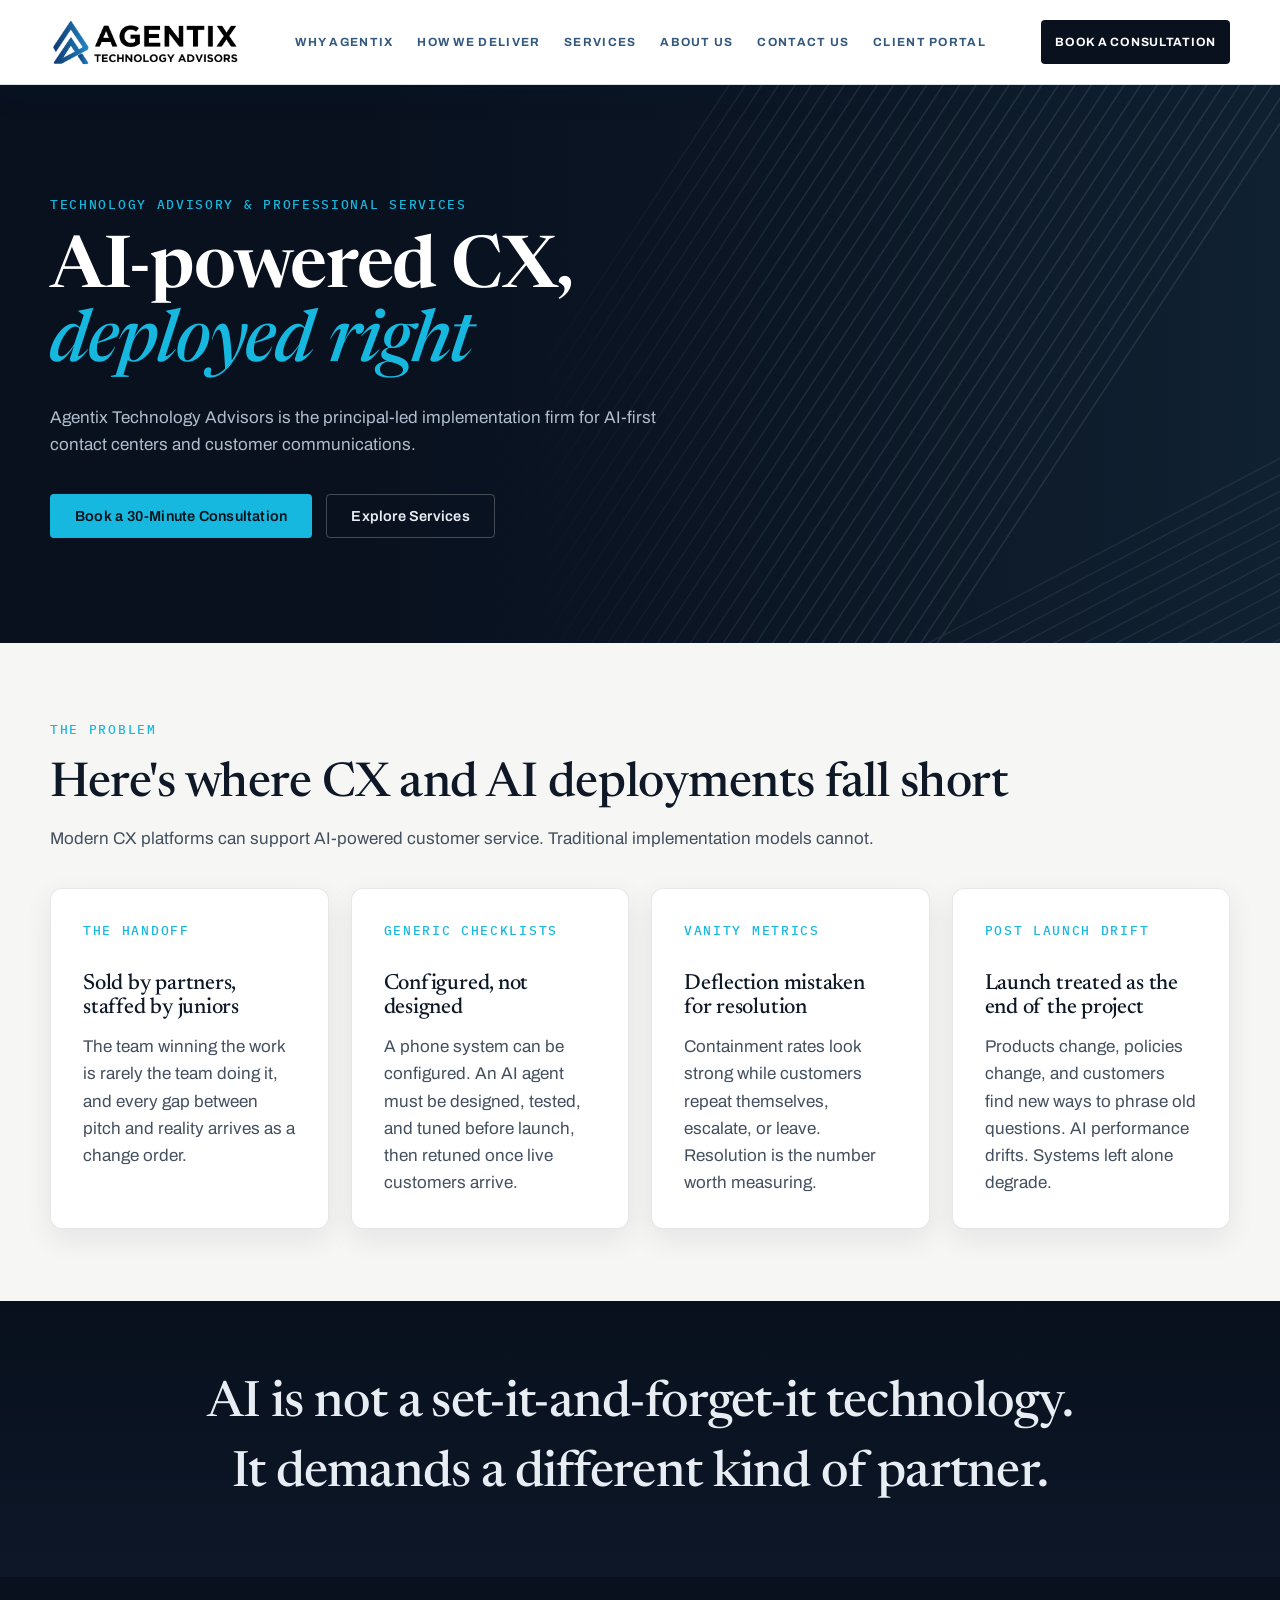
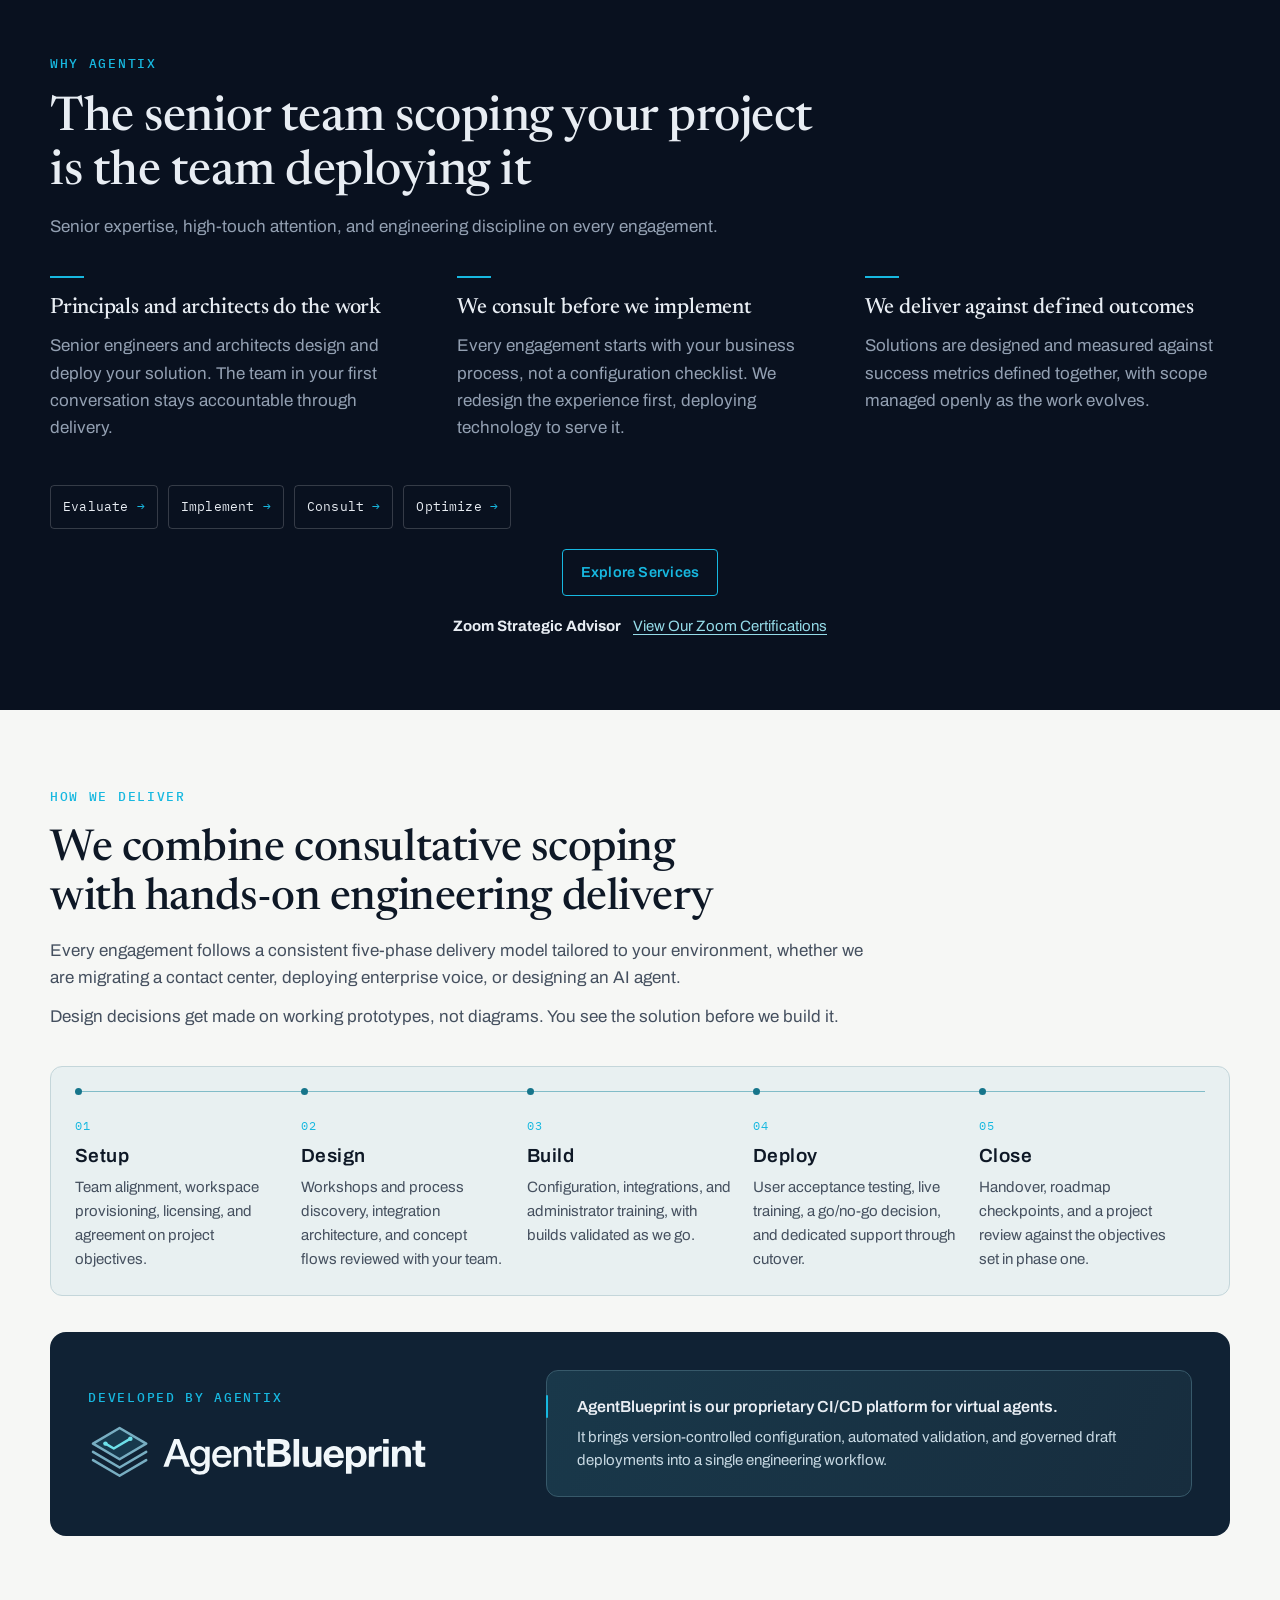
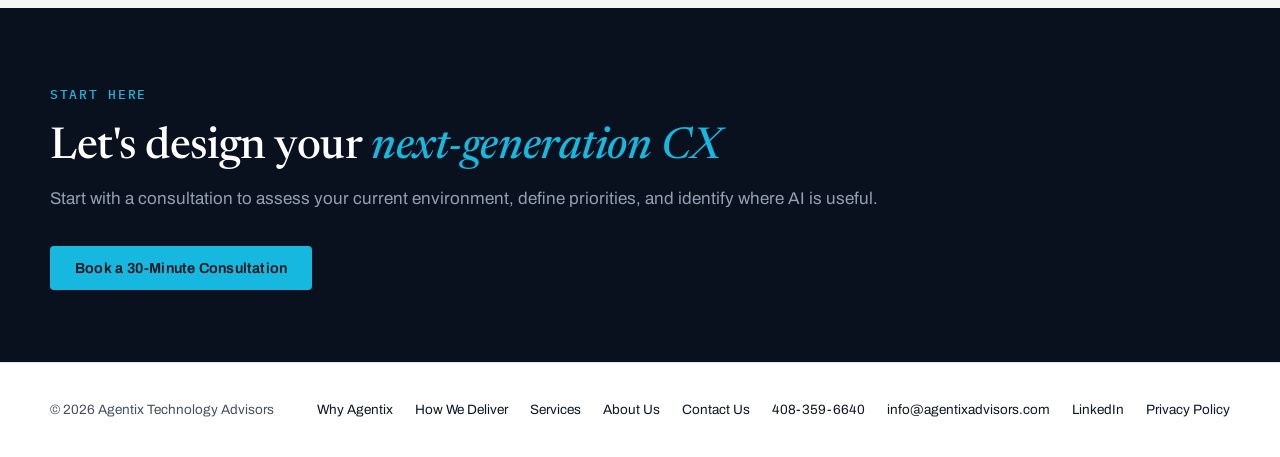
==== index.html @ 0b26fd54 "Polish heading wraps, mobile service links, and Services spacing" ====
<!doctype html>
<html lang="en">

<head>
  <meta charset="UTF-8" />
  <meta name="viewport" content="width=device-width, initial-scale=1.0" />
  <title>Agentix Technology Advisors | AI-Powered CX, Deployed Right</title>
  <link rel="canonical" href="https://agentixadvisors.com/" />
  <meta name="description" content="Agentix helps enterprises design, deploy, and optimize AI-first contact centers and customer communications. Principal-led delivery, from evaluation through launch." />
  <meta name="robots" content="index, follow, max-image-preview:large" />
  <meta name="theme-color" content="#09111f" />
  <meta property="og:title" content="Agentix Technology Advisors | AI-Powered CX, Deployed Right" />
  <meta property="og:description" content="Agentix helps enterprises design, deploy, and optimize AI-first contact centers and customer communications. Principal-led delivery, from evaluation through launch." />
  <meta property="og:type" content="website" />
  <meta property="og:site_name" content="Agentix Technology Advisors" />
  <meta property="og:locale" content="en_US" />
  <meta property="og:url" content="https://agentixadvisors.com/" />
  <meta property="og:image" content="https://agentixadvisors.com/assets/images/agentix-social-card.png" />
  <meta property="og:image:width" content="1200" />
  <meta property="og:image:height" content="630" />
  <meta property="og:image:alt" content="Agentix Technology Advisors, AI-powered CX, deployed right" />
  <meta name="twitter:card" content="summary_large_image" />
  <meta name="twitter:title" content="Agentix Technology Advisors | AI-Powered CX, Deployed Right" />
  <meta name="twitter:description" content="Agentix helps enterprises design, deploy, and optimize AI-first contact centers and customer communications. Principal-led delivery, from evaluation through launch." />
  <meta name="twitter:image" content="https://agentixadvisors.com/assets/images/agentix-social-card.png" />
  <meta name="twitter:image:alt" content="Agentix Technology Advisors, AI-powered CX, deployed right" />
  <link rel="preconnect" href="https://fonts.googleapis.com" />
  <link rel="preconnect" href="https://fonts.gstatic.com" crossorigin />
  <link href="https://fonts.googleapis.com/css2?family=Newsreader:opsz,wght@6..72,400;6..72,500;6..72,600&family=Archivo:wght@400;500;600;700&family=IBM+Plex+Mono:wght@400;500&display=swap" rel="stylesheet" />
  <link href="https://fonts.googleapis.com/css2?family=Newsreader:ital,opsz,wght@1,6..72,500&amp;display=swap&amp;text=deployed%20right" rel="stylesheet" />
  <link rel="icon" type="image/png" href="/assets/images/agentix_icon_32x32.png" />
  <link rel="apple-touch-icon" href="/assets/images/agentix_icon_32x32.png" />
  <link rel="stylesheet" href="/assets/css/styles.css?v=20261124y" />
  <script async src="https://www.googletagmanager.com/gtag/js?id=G-2LFK4Y2G4D"></script>
  <script>
    window.dataLayer = window.dataLayer || [];
    function gtag() { dataLayer.push(arguments); }
    gtag("js", new Date());
    gtag("config", "G-2LFK4Y2G4D");
  </script>
  <script type="application/ld+json">
    {
      "@context": "https://schema.org",
      "@type": "Organization",
      "legalName": "Agentix Technology Advisors",
      "name": "Agentix Technology Advisors",
      "url": "https://agentixadvisors.com/",
      "logo": "https://agentixadvisors.com/assets/images/agentix_logo_fullres.png",
      "email": "info@agentixadvisors.com",
      "telephone": "+1-408-359-6640",
      "address": {
        "@type": "PostalAddress",
        "addressRegion": "CA",
        "addressCountry": "US"
      },
      "sameAs": [
        "https://www.linkedin.com/company/agentixadvisors/"
      ]
    }
  </script>
</head>

<body class="home-page">
  <a class="skip-link" href="#main-content">Skip to content</a>

  <div class="page-shell">
    <header class="site-header">
      <div class="container site-header__inner">
        <a class="brand-mark brand-mark--full" href="/" aria-label="Agentix Technology Advisors home">
          <img class="brand-mark__logo brand-mark__logo--full" src="/assets/images/agentix_logo_fullres.png" alt="Agentix Technology Advisors logo" />
        </a>

        <button class="nav-toggle" type="button" aria-expanded="false" aria-controls="site-nav" aria-label="Open navigation">
          <span></span>
          <span></span>
        </button>

        <nav class="site-nav" id="site-nav" aria-label="Primary">
          <a href="/#difference">Why Agentix</a>
          <a href="/#method">How We Deliver</a>
          <a href="/services/">Services</a>
          <a href="/about/">About Us</a>
          <a href="/contact/">Contact Us</a>
          <a href="/client-portal.html">Client Portal</a>
        </nav>
        <a class="header-booking" href="https://scheduler.zoom.us/agentix/30-min-meeting-with-agentix-deals-team" target="_blank" rel="noopener">Book a Consultation</a>
      </div>
    </header>

    <main id="main-content">
      <section class="hero-section">
        <div class="container">
          <div class="hero-grid">
            <div class="hero-copy reveal-up">
              <span class="section-tag">Technology advisory &amp; professional services</span>
              <h1>AI-powered CX,<br /><span class="hero-alt">deployed right</span></h1>
              <p class="hero-sub">
                Agentix Technology Advisors is the principal-led implementation firm for AI-first contact centers and customer communications.
              </p>
              <div class="hero-actions">
                <a class="button button--primary button--booking" href="https://scheduler.zoom.us/agentix/30-min-meeting-with-agentix-deals-team" target="_blank" rel="noopener">Book a 30-Minute Consultation</a>
                <a class="button button--secondary" href="/services/">Explore Services</a>
              </div>
            </div>
          </div>
        </div>
      </section>

      <section class="section" id="problem">
        <div class="container">
          <div class="section-head reveal-up">
            <span class="section-tag">The problem</span>
            <h2>Here's where CX and AI deployments fall short</h2>
            <p>
              Modern CX platforms can support AI-powered customer service. Traditional implementation models cannot.
            </p>
          </div>

          <div class="problem-grid">
            <article class="problem-card">
              <span class="section-tag">The handoff</span>
              <h3>Sold by partners, staffed by juniors</h3>
              <p>The team winning the work is rarely the team doing it, and every gap between pitch and reality arrives as a change order.</p>
            </article>
            <article class="problem-card">
              <span class="section-tag">GENERIC CHECKLISTS</span>
              <h3>Configured, not designed</h3>
              <p>A phone system can be configured. An AI agent must be designed, tested, and tuned before launch, then retuned once live customers arrive.</p>
            </article>
            <article class="problem-card">
              <span class="section-tag">Vanity metrics</span>
              <h3>Deflection mistaken for resolution</h3>
              <p>Containment rates look strong while customers repeat themselves, escalate, or leave. Resolution is the number worth measuring.</p>
            </article>
            <article class="problem-card">
              <span class="section-tag">Post launch drift</span>
              <h3>Launch treated as the end of the project</h3>
              <p>Products change, policies change, and customers find new ways to phrase old questions. AI performance drifts. Systems left alone degrade.</p>
            </article>
          </div>
        </div>
      </section>

      <section class="statement-band" aria-label="Delivery principle">
        <div class="statement-band__text reveal-up">
          <span class="statement-band__line">AI is not a set-it-and-forget-it technology.</span>
          <span class="statement-band__line">It demands a different kind of partner.</span>
        </div>
      </section>

      <section class="section section--dark" id="difference">
        <div class="container">
          <div class="section-head reveal-up">
            <span class="section-tag">Why Agentix</span>
            <h2>The senior team scoping <span class="keep-together">your project</span> <span class="heading-clause">is the team <span class="keep-together">deploying it</span></span></h2>
            <p>Senior expertise, high-touch attention, and engineering discipline on every engagement.</p>
          </div>

          <div class="why-grid">
            <article class="why-card reveal-up">
              <h3>Principals and architects do the work</h3>
              <p>Senior engineers and architects design and deploy your solution. The team in your first conversation stays accountable through delivery.</p>
            </article>
            <article class="why-card reveal-up">
              <h3>We consult before we implement</h3>
              <p>Every engagement starts with your business process, not a configuration checklist. We redesign the experience first, deploying technology to serve it.</p>
            </article>
            <article class="why-card reveal-up">
              <h3>We deliver against defined outcomes</h3>
              <p>Solutions are designed and measured against success metrics defined together, with scope managed openly as the work evolves.</p>
            </article>
          </div>

          <div class="service-links reveal-up" aria-label="Core service areas">
            <a class="service-link" href="/services/#evaluate">Evaluate</a>
            <a class="service-link" href="/services/#implement">Implement</a>
            <a class="service-link" href="/services/#advise">Consult</a>
            <a class="service-link" href="/services/#optimize">Optimize</a>
          </div>
          <p class="services-bridge-link reveal-up"><a href="/services/">Explore Services</a></p>
          <p class="credential-link" id="credentials"><strong>Zoom Strategic Advisor</strong> <a href="/about/#credentials">View Our Zoom Certifications</a></p>
        </div>
      </section>

      <section class="section" id="method">
        <div class="container">
          <div class="method-intro reveal-up">
            <span class="section-tag">How we deliver</span>
            <h2>We combine consultative scoping <span class="heading-clause">with <span class="keep-together">hands-on</span> engineering delivery</span></h2>
            <p>Every engagement follows a consistent five-phase delivery model tailored to your environment, whether we are migrating a contact center, deploying enterprise voice, or designing an AI agent.</p>
            <p>Design decisions get made on working prototypes, not diagrams. You see the solution before we build it.</p>
          </div>

          <ol class="phase-grid" role="list">
            <li class="phase-card">
              <span class="phase-card__index" aria-hidden="true">01</span>
              <h3>Setup</h3>
              <p>Team alignment, workspace provisioning, licensing, and agreement on project objectives.</p>
            </li>
            <li class="phase-card">
              <span class="phase-card__index" aria-hidden="true">02</span>
              <h3>Design</h3>
              <p>Workshops and process discovery, integration architecture, and concept flows reviewed with your team.</p>
            </li>
            <li class="phase-card">
              <span class="phase-card__index" aria-hidden="true">03</span>
              <h3>Build</h3>
              <p>Configuration, integrations, and administrator training, with builds validated as we go.</p>
            </li>
            <li class="phase-card">
              <span class="phase-card__index" aria-hidden="true">04</span>
              <h3>Deploy</h3>
              <p>User acceptance testing, live training, a go/no-go decision, and dedicated support through cutover.</p>
            </li>
            <li class="phase-card">
              <span class="phase-card__index" aria-hidden="true">05</span>
              <h3>Close</h3>
              <p>Handover, roadmap checkpoints, and a project review against the objectives set in phase one.</p>
            </li>
          </ol>

          <article class="blueprint-block" id="agentblueprint" aria-labelledby="agentblueprint-heading">
            <div>
              <span class="section-tag">Developed by Agentix</span>
              <h3 id="agentblueprint-heading"><img src="/assets/images/agentblueprint-reverse.svg" width="409" height="74" alt="AgentBlueprint" /></h3>
            </div>
            <p class="blueprint-description"><strong>AgentBlueprint is our proprietary CI/CD platform for virtual agents.</strong> It brings version-controlled configuration, automated validation, and governed draft deployments into a single engineering workflow.</p>
          </article>
        </div>
      </section>

      <!-- SOCIAL PROOF: built but hidden. To publish: replace placeholder content with real client outcomes, then remove the hiding (uncomment / remove the hidden attribute). -->
      <section class="section" id="social-proof" hidden>
        <div class="container">
          <div class="section-head reveal-up">
            <span class="section-tag">Social proof</span>
            <h2>Trusted by teams that cannot afford a failed deployment</h2>
            <p>[Placeholder overview: add 2-3 verified outcomes or client-backed deployment wins before publishing.]</p>
          </div>

          <div class="social-proof-grid">
            <article class="social-proof-card reveal-up">
              <span class="section-tag">Outcome</span>
              <h3>[Client outcome: e.g., measurable resolution improvement after launch]</h3>
              <p>[Placeholder evidence: summarize the business impact, timeline, and scope in one concise paragraph.]</p>
            </article>
            <article class="social-proof-card reveal-up">
              <span class="section-tag">Quote</span>
              <h3>[Executive perspective on implementation quality and accountability]</h3>
              <p>[Placeholder quote: insert approved testimonial language once references are cleared for publication.]</p>
            </article>
            <article class="social-proof-card reveal-up">
              <span class="section-tag">Operational result</span>
              <h3>[Deployment reliability metric and post-launch stability]</h3>
              <p>[Placeholder metric: add validated KPI improvements and the baseline comparison when available.]</p>
            </article>
          </div>
        </div>
      </section>

      <section class="cta-section" id="cta">
        <div class="container">
          <div class="cta-inner reveal-up">
            <span class="section-tag">Start here</span>
            <h2>Let's design your <span class="hero-alt keep-together">next-generation CX</span></h2>
            <p>Start with a consultation to assess your current environment, define priorities, and identify where AI is useful.</p>
            <a class="button button--primary button--booking" href="https://scheduler.zoom.us/agentix/30-min-meeting-with-agentix-deals-team" target="_blank" rel="noopener">Book a 30-Minute Consultation</a>
          </div>
        </div>
      </section>
    </main>

    <footer class="site-footer">
      <div class="container footer-inner">
        <span>© 2026 Agentix Technology Advisors</span>
        <div class="footer-links">
          <a href="/#difference">Why Agentix</a>
          <a href="/#method">How We Deliver</a>
          <a href="/services/">Services</a>
          <a href="/about/">About Us</a>
          <a href="/contact/">Contact Us</a>
          <a href="tel:+14083596640">408-359-6640</a>
          <a href="mailto:info@agentixadvisors.com">info@agentixadvisors.com</a>
          <a href="https://www.linkedin.com/company/agentixadvisors/" target="_blank" rel="noreferrer">LinkedIn</a>
          <a href="/privacy-policy/">Privacy Policy</a>
        </div>
      </div>
    </footer>
  </div>

  <script src="/assets/js/main.js?v=20261124m"></script>
</body>

</html>
---- assets/css/styles.css ----
:root {
  --ink: #09111f;
  --panel: #101b2c;
  --panel-2: #15233a;
  --paper: #f6f7f5;
  --card: #ffffff;
  --text-dark: #0e1826;
  --text-slate: #45505f;
  --text-light: #e8edf3;
  --text-muted: #93a0b2;
  --text-subtle: #647184;
  --accent: #17b8e0;
  --accent-hover: #3fcbee;
  --accent-deep: #146579;
  --header-bg: rgba(255, 255, 255, 0.97);
  --header-border: rgba(38, 70, 110, 0.16);
  --header-text: #152a45;
  --header-muted: #34597f;
  --hairline-dark: rgba(255, 255, 255, 0.08);
  --hairline-light: rgba(14, 24, 38, 0.1);
  --max-width: 1180px;
  --section-space: 72px;
  --heading-gap: 36px;
  --card-inset: 32px;
  --page-gutter: 28px;
  --radius-sm: 12px;
  --radius-md: 16px;
  --radius-lg: 24px;
  --shadow-sm: 0 10px 28px rgba(7, 16, 30, 0.08);
  --shadow-md: 0 18px 36px rgba(7, 16, 30, 0.14);
}

* {
  box-sizing: border-box;
}

html {
  scroll-behavior: smooth;
}

body {
  margin: 0;
  min-height: 100vh;
  font-family: "Archivo", system-ui, sans-serif;
  font-size: 17px;
  line-height: 1.6;
  color: var(--text-slate);
  background: var(--paper);
  -webkit-font-smoothing: antialiased;
}

body.nav-open {
  overflow: hidden;
}

a {
  color: inherit;
  text-decoration: none;
}

img {
  max-width: 100%;
  height: auto;
}

h1,
h2,
h3 {
  margin: 0;
  font-family: "Newsreader", Georgia, serif;
  font-weight: 500;
  line-height: 1.12;
  letter-spacing: -0.01em;
  color: var(--text-dark);
}

p {
  margin: 0;
}

.keep-together {
  white-space: nowrap;
}

@media (min-width: 640px) {
  .heading-clause { display: block; }
}

ul {
  margin: 0;
  padding: 0;
}

.skip-link {
  position: absolute;
  left: 1rem;
  top: -3rem;
  z-index: 300;
  padding: 0.7rem 1rem;
  border-radius: 4px;
  background: #ffffff;
  color: #04121a;
}

.skip-link:focus {
  top: 1rem;
}

.visually-hidden {
  position: absolute;
  width: 1px;
  height: 1px;
  padding: 0;
  margin: -1px;
  overflow: hidden;
  clip: rect(0, 0, 0, 0);
  white-space: nowrap;
  border: 0;
}

.container {
  width: min(var(--max-width), calc(100% - 2 * var(--page-gutter)));
  margin: 0 auto;
}

.section {
  padding: var(--section-space) 0;
}

.section--dark {
  background: var(--ink);
}

#difference,
#method {
  scroll-margin-top: 88px;
}

#evaluate,
#implement,
#advise,
#optimize {
  scroll-margin-top: 88px;
}

.section-head {
  max-width: none;
  margin-bottom: var(--heading-gap);
}

.section-head h2 {
  font-size: clamp(32px, 3.8vw, 48px);
  margin-bottom: 16px;
}

.section-head p {
  font-size: 17px;
}

.section-tag {
  display: inline-block;
  margin-bottom: 18px;
  font-family: "IBM Plex Mono", monospace;
  font-size: 13px;
  font-weight: 500;
  letter-spacing: 0.13em;
  text-transform: uppercase;
  color: var(--accent);
}

.section--dark h2,
.section--dark h3 {
  color: var(--text-light);
}


h1 {
  font-size: clamp(40px, 5vw, 60px);
}

h2 {
  font-size: clamp(30px, 3.6vw, 44px);
}

h3 {
  font-size: 22px;
}

.section--dark p,
.section--dark li {
  color: var(--text-muted);
}

.site-header {
  position: sticky;
  top: 0;
  backdrop-filter: blur(12px);
  z-index: 200;
  background: var(--header-bg);
  border-bottom: 1px solid var(--header-border);
  box-shadow: 0 12px 28px rgba(14, 38, 64, 0.09);
}

.site-header__inner {
  display: flex;
  align-items: center;
  justify-content: space-between;
  gap: 1rem;
  min-height: 5.25rem;
}

.brand-mark {
  display: inline-flex;
  flex-direction: row;
  align-items: center;
  gap: 0.65rem;
  letter-spacing: 0.02em;
}

.brand-mark__logo--full {
  width: clamp(150px, 18vw, 190px);
}

.site-header .brand-mark__logo--full {
  background: none;
  border: 0;
  border-radius: 0;
  box-shadow: none;
  padding: 0;
}

.site-nav {
  display: flex;
  flex: 1;
  align-items: center;
  justify-content: center;
  gap: 1.5rem;
  min-width: 0;
}

.site-nav a {
  position: relative;
  z-index: 0;
  display: inline-flex;
  flex-shrink: 0;
  align-items: center;
  justify-content: center;
  min-height: 44px;
  padding: 0.28rem 0.78rem;
  border-radius: 999px;
  white-space: nowrap;
  color: var(--header-muted);
  font-family: "Archivo", system-ui, sans-serif;
  font-size: 0.74rem;
  font-weight: 700;
  letter-spacing: 0.11em;
  text-transform: uppercase;
  transition:
    color 180ms ease,
    transform 180ms ease;
}

.site-nav a::after {
  content: "";
  position: absolute;
  inset: 4px 0;
  border-radius: 999px;
  background: linear-gradient(135deg,
      rgba(61, 98, 141, 0.14),
      rgba(201, 214, 232, 0.3));
  opacity: 0;
  transform: scale(0.92);
  transition:
    opacity 180ms ease,
    transform 180ms ease;
  z-index: -1;
}

.site-nav a:hover::after,
.site-nav a:focus-visible::after,
.site-nav a[aria-current="page"]::after {
  opacity: 1;
  transform: scale(1);
}

.site-nav a:hover,
.site-nav a:focus-visible,
.site-nav a[aria-current="page"] {
  color: var(--header-text);
  transform: translateY(-1px);
}

.site-nav a:focus-visible {
  outline: 2px solid #286c80;
  outline-offset: 1px;
}

@media (prefers-reduced-motion: reduce) {
  .site-nav a,
  .site-nav a::after { transition: none; }
}

.nav-toggle {
  display: none;
  width: 3rem;
  height: 3rem;
  padding: 0;
  border: 1px solid rgba(21, 42, 69, 0.24);
  border-radius: 999px;
  background: rgba(255, 255, 255, 0.7);
  cursor: pointer;
}

.nav-toggle span {
  display: block;
  width: 1rem;
  height: 1px;
  background: var(--header-text);
}


.header-booking {
  display: inline-flex;
  align-items: center;
  justify-content: center;
  min-height: 44px;
  padding: 0 14px;
  border-radius: 4px;
  background: var(--ink);
  color: white;
  font: 700 12px "Archivo", sans-serif;
  letter-spacing: 0.06em;
  text-transform: uppercase;
  white-space: nowrap;
  visibility: hidden;
}
.header-booking[data-visible] { visibility: visible; }
.header-booking:hover { background: #21405b; }
.header-booking:focus-visible { outline: 2px solid #12718a; outline-offset: 3px; }
@media (min-width: 1101px) {
  .home-page .site-nav { gap: clamp(4px, 0.6vw, 10px); }
  .home-page .site-nav a { padding-inline: 0.5rem; }
}

@media (min-width: 1101px) and (max-width: 1240px) {
  .site-nav { gap: 0.7rem; }
  .home-page .site-header .brand-mark__logo--full { width: 160px; }
  .home-page .site-nav { gap: 4px; }
  .home-page .site-nav a { padding-inline: 6px; }
}
@media (max-width: 420px) {
  .header-booking { font-size: 12px; padding-inline: 7px; }
}
.site-header .button {
  min-height: auto;
  padding: 13px 24px;
  border-radius: 4px;
  font-size: 14.5px;
  font-weight: 600;
  letter-spacing: 0.015em;
}


.site-header .button--ghost {
  color: var(--header-text);
  border-color: rgba(21, 42, 69, 0.22);
  background: rgba(255, 255, 255, 0.95);
}

.site-header .button--ghost:hover,
.site-header .button--ghost:focus-visible {
  background: rgba(57, 102, 255, 0.12);
  border-color: rgba(57, 102, 255, 0.38);
  color: var(--header-text);
}

.button {
  display: inline-flex;
  align-items: center;
  justify-content: center;
  text-align: center;
  gap: 10px;
  min-height: auto;
  padding: 13px 24px;
  border: 1px solid transparent;
  border-radius: 4px;
  font-size: 14.5px;
  font-family: "Archivo", system-ui, sans-serif;
  font-weight: 600;
  letter-spacing: 0.015em;
  line-height: 1;
  transition:
    background 180ms ease,
    border-color 180ms ease,
    color 180ms ease,
    transform 180ms ease;
}

.button:hover,
.button:focus-visible {
  transform: translateY(-1px);
}

.button--primary {
  background: var(--accent);
  color: #04121a;
}

.button--booking {
  min-height: 44px;
}

.button--primary:hover,
.button--primary:focus-visible {
  background: var(--accent-hover);
}

.button--secondary,
.button--ghost {
  border-color: rgba(255, 255, 255, 0.24);
  color: var(--text-light);
}

.button--secondary:hover,
.button--secondary:focus-visible,
.button--ghost:hover,
.button--ghost:focus-visible {
  border-color: var(--accent);
  color: var(--accent);
}

.button--arrow {
  transition: transform 180ms ease;
}

.button:hover .button--arrow {
  transform: translateX(3px);
}

.hero-section {
  background: linear-gradient(90deg, #09111f 28%, #0b1523 56%, #102131 100%);
  position: relative;
  overflow: hidden;
  isolation: isolate;
}

.hero-section > .container {
  position: relative;
  z-index: 1;
}

.hero-section::after {
  content: "";
  position: absolute;
  inset: 0;
  background: url("../images/hero-wide.svg") right center / min(72%, 1320px) 100% no-repeat;
  mask-image: linear-gradient(90deg, transparent 24%, rgb(0 0 0 / .09) 43%, rgb(0 0 0 / .84) 62%, black 78%);
  pointer-events: none;
}

.hero-grid {
  display: grid;
  grid-template-columns: 1fr;
  gap: 56px;
  align-items: center;
  padding: 102px 0 92px;
}

.hero-copy h1 {
  color: #ffffff;
  font-size: clamp(46px, 5.8vw, 68px);
  font-weight: 600;
  letter-spacing: -0.018em;
  margin-bottom: 10px;
}

.hero-copy .hero-alt {
  color: var(--accent);
  font-style: italic;
  font-weight: 500;
}

.hero-sub {
  max-width: 560px;
  margin: 24px 0 36px;
  font-size: 17px;
  line-height: 1.6;
  color: #afbdcc;
}

.hero-sub strong {
  color: var(--text-light);
  font-weight: 600;
}

.hero-actions {
  display: flex;
  flex-wrap: wrap;
  gap: 14px;
}

.hero-art {
  display: flex;
  justify-content: center;
}

.hero-art__svg {
  width: 100%;
  max-width: 420px;
}

.stats-strip {
  border-top: 1px solid var(--hairline-dark);
}

.stats-grid {
  display: grid;
  grid-template-columns: repeat(4, 1fr);
}

.stat-item {
  padding: 32px 24px 36px;
  border-left: 1px solid var(--hairline-dark);
}

.stat-item:first-child {
  border-left: none;
  padding-left: 0;
}

.stat-num {
  font-family: "Newsreader", Georgia, serif;
  font-size: 44px;
  line-height: 1;
  color: #ffffff;
}

.stat-num em {
  font-style: normal;
  color: var(--accent);
}

.stat-caption {
  margin-top: 10px;
  font-size: 13px;
  line-height: 1.55;
  color: var(--text-muted);
}

.problem-grid {
  display: grid;
  grid-template-columns: repeat(2, minmax(0, 1fr));
  gap: 22px;
}

@media (min-width: 1380px) {
  .problem-grid {
    grid-template-columns: repeat(4, minmax(0, 1fr));
  }
}

.home-page .hero-grid {
  min-height: clamp(510px, 62vh, 650px);
  padding: 72px 0;
}

@media (min-width: 921px) {
  .hero-copy h1 {
    font-size: clamp(64px, 5.6vw, 80px);
    line-height: 1.03;
  }
}

.home-page .hero-copy {
  max-width: 760px;
}

.home-page .hero-sub {
  max-width: 640px;
  margin: 22px 0 36px;
}

/* Related sections on the same surface share one vertical gap. */
.section:not(.section--dark) + .section:not(.section--dark) {
  padding-top: 0;
}

.home-page #problem .section-head h2,
.home-page #difference .section-head h2,
.home-page #method .method-intro h2,
.home-page #cta .cta-inner h2 {
  margin-bottom: 12px;
}

.home-page .problem-grid {
  grid-template-columns: repeat(4, minmax(0, 1fr));
  align-items: stretch;
}

.home-page .problem-card {
  display: flex;
  flex-direction: column;
  height: 100%;
}

.home-page .problem-card h3 {
  min-height: 2.35em;
}

.problem-card {
  padding: var(--card-inset);
  border: 1px solid var(--hairline-light);
  border-radius: var(--radius-sm);
  background: var(--card);
  box-shadow: var(--shadow-sm);
}

.problem-card h3 {
  margin: 12px 0 10px;
  font-size: 22px;
}

.problem-card p {
  font-size: 17px;
}

.statement-band {
  padding: var(--section-space) var(--page-gutter);
  text-align: center;
  background: linear-gradient(180deg, #08101d 0%, #0d1728 100%);
}

.statement-band__text {
  max-width: 980px;
  margin: 0 auto;
  font-family: "Newsreader", Georgia, serif;
  font-size: clamp(30px, 4vw, 50px);
  font-weight: 500;
  line-height: 1.24;
  letter-spacing: -0.014em;
  color: var(--text-light);
}

.statement-band__line {
  display: block;
  text-wrap: balance;
}

.statement-band__line+.statement-band__line {
  margin-top: 0.16em;
}

.why-grid {
  display: grid;
  grid-template-columns: repeat(3, minmax(0, 1fr));
  gap: 50px 42px;
}

.why-card h3 {
  position: relative;
  padding-top: 20px;
  margin-bottom: 12px;
  font-size: 22px;
}

.why-card h3::before {
  content: "";
  position: absolute;
  left: 0;
  top: 0;
  width: 34px;
  height: 2px;
  background: var(--accent);
}

.why-card p {
  font-size: 17px;
}

.social-proof-grid {
  display: grid;
  grid-template-columns: repeat(3, minmax(0, 1fr));
  gap: 22px;
}

.social-proof-card {
  padding: 34px 30px;
  border: 1px solid var(--hairline-light);
  border-radius: var(--radius-sm);
  background: var(--card);
  box-shadow: var(--shadow-sm);
}

.social-proof-card h3 {
  margin: 12px 0 10px;
  font-size: 22px;
}

.social-proof-card p {
  font-size: 17px;
}

.service-links {
  margin-top: 44px;
  display: flex;
  flex-wrap: wrap;
  gap: 10px;
}

.service-link {
  display: inline-flex;
  align-items: center;
  min-height: 44px;
  padding: 8px 12px;
  border: 1px solid rgba(255, 255, 255, 0.18);
  border-radius: 4px;
  font-family: "IBM Plex Mono", monospace;
  font-size: 13px;
  letter-spacing: 0.015em;
  color: var(--text-light);
}

.service-link::after {
  content: "→" / "";
  margin-left: 8px;
  color: var(--accent);
  transition: transform 160ms ease;
}
.service-link:focus-visible { outline: 2px solid var(--accent); outline-offset: 4px; }
@media (prefers-reduced-motion: no-preference) {
  .service-link:hover::after, .service-link:focus-visible::after { transform: translateX(3px); }
}
.service-link:hover,
.service-link:focus-visible {
  border-color: rgba(255, 255, 255, 0.32);
}

.method-intro {
  max-width: 900px;
  margin-bottom: var(--heading-gap);
}

#difference .section-head h2,
.method-intro h2 {
  text-wrap: balance;
}

.method-intro p {
  max-width: 820px;
  font-size: 17px;
  line-height: 1.6;
}

.method-intro p+p {
  margin-top: 12px;
}

.phase-grid {
  display: grid;
  grid-template-columns: repeat(5, minmax(0, 1fr));
  margin: 0;
  padding: clamp(20px, 2.5vw, 24px);
  list-style: none;
  border: 1px solid #c4d6da;
  border-radius: var(--radius-sm);
  background: #e8f0f1;
}

.phase-card {
  position: relative;
  padding: 24px 22px 0 0;
  border-top: 1px solid #81bcc8;
}

.phase-card::before {
  content: "";
  position: absolute;
  left: 0;
  top: -4px;
  width: 7px;
  height: 7px;
  background: #16758b;
  border-radius: 50%;
}

.phase-card__index {
  display: block;
  font-family: "IBM Plex Mono", monospace;
  font-size: 12px;
  letter-spacing: 0.12em;
  text-transform: uppercase;
  color: var(--accent);
}

.phase-card h3 {
  margin: 10px 0 8px;
  font-family: "Archivo", system-ui, sans-serif;
  font-size: 19px;
  font-weight: 600;
  letter-spacing: 0.02em;
}

.phase-card p {
  font-size: 15px;
  line-height: 1.6;
}

#agentblueprint { scroll-margin-top: 100px; }
.blueprint-block {
  display: grid;
  grid-template-columns: minmax(0, 0.78fr) minmax(0, 1.22fr);
  align-items: center;
  gap: clamp(24px, 3.5vw, 48px);
  margin-top: var(--heading-gap);
  padding: clamp(20px, 3vw, 40px);
  background: #102234;
  color: #c6d3df;
  border-radius: var(--radius-md);
}
.blueprint-block .section-tag { margin-bottom: 14px; }
.blueprint-block h3 { margin: 0; }
.blueprint-block h3 img { display: block; width: min(100%, 340px); height: auto; }
.blueprint-description {
  position: relative;
  padding: clamp(16px, 2vw, 24px) clamp(18px, 2.4vw, 30px);
  border: 1px solid #37596a;
  border-radius: var(--radius-sm);
  background: linear-gradient(110deg, #19384a, #172d3e);
  color: #c8d9e3;
  font-size: 15px;
  line-height: 1.55;
}
.blueprint-description::before {
  content: "";
  position: absolute;
  top: clamp(16px, 2vw, 24px);
  left: -1px;
  width: 2px;
  height: 1.55em;
  border-radius: 2px;
  background: var(--accent);
}
.blueprint-description strong {
  display: block;
  margin-bottom: 6px;
  color: var(--text-light);
  font-size: 16px;
  font-weight: 600;
}
@media (max-width: 760px) {
  .blueprint-block { grid-template-columns: 1fr; gap: 20px; }
}

.table-shell {
  overflow-x: auto;
  border: 1px solid var(--hairline-dark);
  border-radius: var(--radius-md);
}

.compare-table {
  width: 100%;
  min-width: 760px;
  border-collapse: collapse;
  background: var(--panel);
}

.compare-table th,
.compare-table td {
  padding: 18px 22px;
  border-bottom: 1px solid var(--hairline-dark);
  text-align: left;
  font-size: 14.5px;
}

.compare-table tr:last-child td {
  border-bottom: none;
}

.compare-table thead th {
  font-family: "IBM Plex Mono", monospace;
  font-size: 11px;
  letter-spacing: 0.12em;
  text-transform: uppercase;
  font-weight: 500;
  color: var(--text-muted);
  background: rgba(255, 255, 255, 0.02);
}

.compare-table thead th.agx {
  color: #04121a;
  background: var(--accent);
}

.compare-table .row-label {
  color: var(--text-light);
  font-weight: 600;
  font-size: 14px;
}

.compare-table .agx {
  color: #ffffff;
  font-weight: 600;
  background: rgba(23, 184, 224, 0.1);
  border-left: 1px solid rgba(23, 184, 224, 0.35);
  border-right: 1px solid rgba(23, 184, 224, 0.35);
}

.compare-table .oth {
  color: var(--text-muted);
}

#credentials {
  scroll-margin-top: 100px;
}

.credential-link {
  display: flex;
  flex-wrap: wrap;
  align-items: baseline;
  justify-content: center;
  gap: 0 12px;
  margin: 18px 0 0;
  font-size: 15px;
}

.credential-link strong { color: var(--text-light); }
.credential-link a {
  color: #95dbe8;
  text-decoration: underline;
  text-underline-offset: 0.2em;
}
.credential-link a:hover { color: #fff; }
.credential-link a:focus-visible {
  outline: 2px solid #95dbe8;
  outline-offset: 3px;
}

.credential-band {
  display: grid;
  grid-template-columns: auto minmax(0, 0.9fr) minmax(0, 1.4fr);
  grid-template-areas: "badge heading certifications";
  align-items: center;
  gap: clamp(18px, 2.4vw, 32px);
  padding: clamp(24px, 3vw, 40px);
  border-radius: var(--radius-sm);
  background:
    linear-gradient(90deg, var(--accent), #468094 55%, transparent) top / 100% 2px no-repeat,
    linear-gradient(105deg, #133045, #102234 66%);
  color: #e8edf3;
}

.credential-badge {
  grid-area: badge;
  display: block;
  width: clamp(68px, 7vw, 90px);
  height: auto;
}

.credential-heading { grid-area: heading; }

.credential-heading .section-tag {
  margin-bottom: 8px;
}

.credential-heading h2 {
  color: white;
  font-size: clamp(26px, 2.5vw, 34px);
}

.credential-coverage {
  grid-area: certifications;
  width: 100%;
  border-collapse: collapse;
  table-layout: fixed;
  font-size: 14px;
  line-height: 1.4;
}

.credential-coverage th,
.credential-coverage td {
  padding: 7px 4px;
  text-align: center;
  vertical-align: middle;
}

.credential-coverage th:first-child {
  padding-left: 0;
  text-align: left;
}

.credential-coverage thead th {
  padding-top: 0;
  padding-bottom: 10px;
  border-bottom: 1px solid #4e6678;
  color: #f4f8fa;
  font-weight: 600;
  vertical-align: bottom;
}

.credential-prefix {
  display: block;
  color: #b1c5d1;
  font-weight: 400;
}

.credential-coverage thead th:first-child { width: 36%; }

.credential-coverage tbody th {
  color: #d9e5eb;
  font-weight: 500;
}

.credential-coverage tbody tr + tr {
  border-top: 1px solid rgb(173 202 219 / 15%);
}

.credential-check {
  display: inline-grid;
  width: 21px;
  height: 21px;
  place-items: center;
  vertical-align: middle;
  border-radius: 50%;
  background: rgb(23 184 224 / 12%);
  color: var(--accent);
}

.credential-check::before {
  content: "";
  width: 9px;
  height: 5px;
  border-left: 2px solid currentColor;
  border-bottom: 2px solid currentColor;
  transform: translateY(-1px) rotate(-45deg);
}

@media (max-width: 940px) {
  .credential-band {
    grid-template-columns: auto minmax(0, 1fr);
    grid-template-areas: "badge heading" "certifications certifications";
    gap: 24px;
  }

  .credential-badge { width: 60px; }
}

@media (max-width: 520px) {
  .credential-band {
    padding: 20px clamp(12px, 3.8vw, 20px);
    gap: 20px clamp(8px, 2.5vw, 12px);
  }

  .credential-badge { width: clamp(34px, 10.5vw, 52px); }
  .credential-heading h2 { font-size: clamp(21px, 6.5vw, 30px); }

  .credential-coverage { font-size: 13px; }
  .credential-coverage thead th {
    padding-inline: 2px;
    font-size: 12px;
  }
  .credential-coverage thead th:first-child {
    width: 44%;
    padding-left: 0;
  }
  .credential-suffix { display: block; }
}

.credential-note {
  font-family: "IBM Plex Mono", monospace;
  font-size: 11px;
  line-height: 1.9;
  letter-spacing: 0.1em;
  text-transform: uppercase;
  color: var(--text-subtle);
}

.cta-section {
  background: var(--ink);
  position: relative;
  overflow: hidden;
}

.cta-inner {
  position: relative;
  max-width: none;
  padding: var(--section-space) 0;
}

.cta-inner h2 {
  color: #ffffff;
  font-size: clamp(30px, 3.6vw, 44px);
  margin-bottom: 20px;
}

.cta-inner h2 .hero-alt {
  color: var(--accent);
  font-style: italic;
}

.cta-inner p {
  margin-bottom: 34px;
  font-size: 17px;
  color: var(--text-muted);
}

.cta-inner p strong {
  color: var(--text-light);
}

.site-footer {
  background: #ffffff;
  border-top: 1px solid var(--hairline-light);
  color: var(--text-slate);
}

.footer-inner {
  display: flex;
  justify-content: space-between;
  gap: 20px;
  flex-wrap: wrap;
  padding: clamp(24px, 3vw, 36px) 0;
  font-size: 13.5px;
}

.footer-links {
  display: flex;
  flex-wrap: wrap;
  gap: 22px;
}

.footer-links a {
  color: var(--text-dark);
}

.footer-links a:hover,
.footer-links a:focus-visible {
  color: var(--accent-deep);
}

.page-intro {
  max-width: none;
}

.page-intro h1 {
  font-size: clamp(40px, 5vw, 60px);
  margin-bottom: 16px;
}

.page-intro p {
  font-size: 17px;
}

.services-hero,
.services-details {
  --practice-section-gap: clamp(28px, 4vw, 48px);
}

.services-hero {
  padding-block: var(--section-space) var(--practice-section-gap);
  background: #102234;
  color: #c6d3df;
}

.services-page-intro {
  margin-bottom: var(--heading-gap);
}

.services-page-intro .section-tag { margin-bottom: 12px; }

.services-page-intro h1 {
  margin: 0;
  color: #f5f7f9;
  font-size: clamp(44px, 5.5vw, 76px);
  line-height: 1.04;
  text-wrap: balance;
}

.services-page-intro h1 span {
  color: #b8e5eb;
}

.services-index {
  display: grid;
  grid-template-columns: repeat(4, minmax(0, 1fr));
  gap: 1px;
  border: 1px solid #456172;
  border-radius: 8px;
  background: #456172;
}

.services-index a {
  display: grid;
  grid-template-columns: 1fr auto;
  grid-template-rows: auto 1fr auto;
  align-items: start;
  padding: clamp(18px, 2vw, 28px);
  color: #f4f7f8;
  background: #152b3d;
}

.services-index a:first-child { border-radius: 7px 0 0 7px; }
.services-index a:last-child { border-radius: 0 7px 7px 0; }

.services-engagement-icon,
.services-index-arrow {
  color: #95dbe8;
}

.services-engagement-icon {
  fill: none;
  stroke: currentColor;
  stroke-width: 1.5;
  stroke-linecap: round;
  stroke-linejoin: round;
  width: 27px;
  height: 27px;
}

.services-index-arrow {
  font-size: 17px;
  line-height: 1;
}

.practice-name,
.practice-offer {
  grid-column: 1 / -1;
}

.practice-name {
  margin-top: 20px;
  font: 500 clamp(22px, 1.85vw, 26px)/1.12 "Newsreader", Georgia, serif;
}

.practice-offer {
  margin-top: 6px;
  color: #b5cbd7;
  font-size: 15px;
  line-height: 1.4;
}

.services-index a:hover,
.services-index a:focus-visible {
  color: #c3f3f8;
  background: #1b394c;
}

.services-index a:focus-visible {
  outline: 2px solid #a0e7f0;
  outline-offset: 3px;
}

.services-details {
  padding-block-start: var(--practice-section-gap);
  background: var(--paper);
}

.services-engagements {
  display: grid;
  grid-template-columns: repeat(2, minmax(0, 1fr));
  gap: 20px;
}

.services-engagement {
  --practice-inset: clamp(18px, 2vw, 26px);
  display: grid;
  grid-template-rows: auto auto 1fr;
  min-width: 0;
  border: 1px solid var(--hairline-light);
  border-radius: var(--radius-sm);
  background: var(--card);
  box-shadow: 0 3px 12px rgba(9, 17, 31, 0.05);
}

.services-engagement:focus-visible {
  outline: 2px solid #087c94;
  outline-offset: 2px;
}

.services-summary {
  display: flex;
  align-items: center;
  justify-content: space-between;
  gap: 14px;
  padding: 16px var(--practice-inset);
  border-radius: calc(var(--radius-sm) - 1px) calc(var(--radius-sm) - 1px) 0 0;
  background:
    linear-gradient(90deg, #102234 44%, rgba(16, 34, 52, 0.55)),
    url("../images/hero-wide.svg") right center / 250px auto no-repeat,
    #17344a;
}

.services-summary h2 {
  color: white;
  font-size: clamp(22px, 2vw, 24px);
}

.services-summary .section-tag { margin-bottom: 4px; }
.services-summary .services-engagement-icon {
  flex: none;
  width: 28px;
  height: 28px;
  color: #87d5e7;
}

.services-engagement-desc {
  margin: 0 var(--practice-inset);
  padding-block: 16px;
  font-size: 14px;
  line-height: 1.55;
  text-wrap: pretty;
}

.services-scope {
  display: grid;
  grid-template-columns: repeat(2, minmax(0, 1fr));
  gap: 14px 22px;
  margin-inline: var(--practice-inset);
  padding-block: 15px 20px;
  border-top: 1px solid var(--hairline-light);
}

.services-scope h3 {
  margin: 0 0 7px;
  font: 600 15px/1.4 "Archivo", system-ui, sans-serif;
  letter-spacing: normal;
}

.services-scope ul {
  display: grid;
  gap: 5px;
  padding-inline-start: 1em;
  list-style: disc;
  font-size: 14px;
  line-height: 1.5;
}

.services-scope li::marker { color: #0784a1; }

@media (max-width: 900px) {
  .services-index {
    grid-template-columns: repeat(2, minmax(0, 1fr));
  }

  .services-index a { padding: clamp(14px, 3vw, 22px); }
  .services-index a:first-child { border-radius: 7px 0 0 0; }
  .services-index a:nth-child(2) { border-radius: 0 7px 0 0; }
  .services-index a:nth-child(3) { border-radius: 0 0 0 7px; }
  .services-index a:last-child { border-radius: 0 0 7px 0; }
  .practice-name { margin-top: 14px; }
  .practice-offer { font-size: 14px; }
}

@media (min-width: 961px) {
  .services-engagement {
    grid-row: span 3;
    grid-template-rows: subgrid;
    row-gap: 0;
  }
}

@media (max-width: 960px) {
  .services-engagements { grid-template-columns: 1fr; }
}

@media (max-width: 540px) {
  .services-engagements { gap: 16px; }
  .services-scope { grid-template-columns: 1fr; }
}

@media (max-width: 360px) {
  .services-summary { display: block; position: relative; }
  .services-summary .services-engagement-icon {
    position: absolute;
    top: 15px;
    right: var(--practice-inset);
    width: 20px;
    height: 20px;
  }
}

.services-bridge-link {
  margin-top: 20px;
  text-align: center;
  font-size: 15px;
}

.services-bridge-link a {
  display: inline-flex;
  align-items: center;
  justify-content: center;
  min-height: 42px;
  padding: 11px 18px;
  border: 1px solid var(--accent);
  border-radius: 4px;
  color: var(--accent-deep);
  font-family: "Archivo", system-ui, sans-serif;
  font-size: 14.5px;
  font-weight: 600;
  letter-spacing: 0.015em;
  transition:
    background 180ms ease,
    color 180ms ease,
    transform 180ms ease;
}

.section--dark .services-bridge-link a {
  color: var(--accent);
}

.services-bridge-link a:hover,
.services-bridge-link a:focus-visible {
  color: var(--ink);
  background: var(--accent);
  transform: translateY(-1px);
}

.service-grid {
  display: grid;
  grid-template-columns: repeat(2, minmax(0, 1fr));
  gap: 16px;
}

.service-card {
  padding: 28px;
  border: 1px solid var(--hairline-light);
  border-radius: var(--radius-sm);
  background: var(--card);
  box-shadow: var(--shadow-sm);
}

.service-card h3 {
  margin-bottom: 10px;
  font-size: 25px;
}

.service-card p {
  font-size: 15.5px;
}

.check-list {
  margin-top: 14px;
  padding-left: 18px;
}

.check-list li {
  margin-top: 6px;
  font-size: 14.5px;
}

.anatomy-grid,
.timeline-grid,
.model-grid,
.promise-grid,
.next-step-grid {
  display: grid;
  gap: 14px;
}

.anatomy-grid,
.timeline-grid,
.model-grid,
.promise-grid {
  grid-template-columns: repeat(3, minmax(0, 1fr));
}

.next-step-grid {
  grid-template-columns: repeat(3, minmax(0, 1fr));
}

.anatomy-card,
.timeline-card,
.model-card,
.promise-card,
.next-step {
  padding: 24px;
  border: 1px solid var(--hairline-light);
  border-radius: var(--radius-sm);
  background: var(--card);
  box-shadow: var(--shadow-sm);
}

.section--dark .timeline-card h3,
.section--dark .promise-card h3,
.section--dark .model-card h3,
.section--dark .anatomy-card h3,
.section--dark .service-card h3,
.section--dark .next-step h3 {
  color: var(--text-dark);
}

.section--dark .timeline-card p,
.section--dark .promise-card p,
.section--dark .model-card p,
.section--dark .anatomy-card p,
.section--dark .service-card p,
.section--dark .next-step p,
.section--dark .timeline-card li,
.section--dark .promise-card li,
.section--dark .model-card li,
.section--dark .anatomy-card li,
.section--dark .service-card li,
.section--dark .next-step li {
  color: var(--text-slate);
}

.anatomy-card h3,
.timeline-card h3,
.model-card h3,
.promise-card h3,
.next-step h3 {
  margin-bottom: 8px;
  font-size: 24px;
}

.timeline-card__range {
  display: inline-block;
  margin-bottom: 10px;
  font-family: "IBM Plex Mono", monospace;
  font-size: 12px;
  letter-spacing: 0.12em;
  text-transform: uppercase;
  color: var(--accent-deep);
}

.requirements-panel,
.contact-panel,
.zoom-practice {
  padding: 34px;
  border: 1px solid var(--hairline-light);
  border-radius: var(--radius-md);
  background: var(--card);
  box-shadow: var(--shadow-sm);
}

.requirements-panel h2,
.contact-panel h2,
.zoom-practice h2 {
  margin-bottom: 12px;
  font-size: 32px;
}

.zoom-practice__layout {
  display: grid;
  grid-template-columns: auto 1fr;
  gap: 28px;
  align-items: start;
  margin-top: 22px;
}

.zoom-practice__badge {
  width: 126px;
}

.zoom-practice__meta {
  margin-top: 14px;
  font-family: "IBM Plex Mono", monospace;
  font-size: 11px;
  letter-spacing: 0.11em;
  text-transform: uppercase;
  color: var(--text-subtle);
  line-height: 1.9;
}

.services-stage-suite {
  padding: 34px;
  border: 1px solid var(--hairline-light);
  border-radius: var(--radius-md);
  background: var(--card);
  box-shadow: var(--shadow-sm);
}

.services-stage-suite__head {
  max-width: none;
  margin-bottom: 26px;
}

.services-stage-stack {
  display: grid;
  gap: 14px;
}

.services-stage-card {
  padding: 20px;
  border: 1px solid var(--hairline-light);
  border-radius: var(--radius-sm);
  background: #f9fbfe;
}

.services-stage-layout {
  display: grid;
  grid-template-columns: minmax(0, 1fr) 220px;
  gap: 20px;
  align-items: start;
}

.services-stage-visual {
  order: 2;
  margin: 0;
  overflow: hidden;
  border: 1px solid rgba(14, 24, 38, 0.11);
  border-radius: var(--radius-sm);
  background: #ffffff;
}

.services-stage-visual img {
  display: block;
  width: 100%;
  height: auto;
  aspect-ratio: 4 / 5;
}

.services-stage-visual figcaption {
  padding: 0.56rem 0.78rem 0.62rem;
  font-family: "IBM Plex Mono", monospace;
  font-size: 11px;
  font-weight: 500;
  letter-spacing: 0.13em;
  text-transform: uppercase;
  color: var(--accent-deep);
  border-top: 1px solid rgba(14, 24, 38, 0.1);
}

.services-stage-content {
  order: 1;
}

.services-stage-content h3 {
  margin-bottom: 8px;
  font-size: 27px;
}

.services-stage-content p+p {
  margin-top: 8px;
}

.check-list--dense li {
  margin-top: 5px;
}

.about-overview {
  padding-block: clamp(20px, 2.5vw, 36px);
  background: var(--paper);
}

.about-overview__panel {
  --frame-inset: clamp(12px, 1.8vw, 28px);
  width: min(calc(var(--max-width) + 2 * var(--frame-inset) + 2px), calc(100% - 2 * clamp(8px, 1vw, 20px)));
  padding: clamp(20px, 2.4vw, 32px) var(--frame-inset);
  border: 1px solid var(--hairline-light);
  border-radius: var(--radius-md);
  background: var(--card);
  box-shadow: var(--shadow-sm);
}

.about-statement__lead {
  margin-bottom: clamp(24px, 3vw, 40px);
}

.about-statement__lead .section-tag,
.about-leadership .section-tag {
  margin-bottom: 12px;
}

.about-statement__lead h1 {
  margin-bottom: 16px;
  font-size: clamp(36px, 4.65vw, 56px);
  text-wrap: balance;
}

.about-statement__lead p {
  font-size: 16px;
  text-wrap: pretty;
}

.about-tech-stack {
  margin-top: clamp(32px, 4vw, 56px);
}

.about-tech-stack h2 {
  font-size: clamp(28px, 3vw, 38px);
}

.about-leadership {
  background: var(--paper);
  padding-block: clamp(36px, 4.5vw, 64px);
  border-top: 1px solid var(--hairline-light);
}

.about-leadership .section-head {
  margin-bottom: clamp(24px, 3vw, 36px);
}

#leadership-heading { scroll-margin-top: 9rem; }

.about-tech-logos {
  display: grid;
  grid-template-columns: repeat(5, minmax(0, 1fr));
  gap: 10px;
  margin-top: 16px;
}

.about-tech-logo {
  margin: 0;
  min-height: 76px;
  padding: 12px 16px;
  border: 1px solid var(--hairline-light);
  border-radius: 8px;
  overflow: hidden;
  display: flex;
  align-items: center;
  justify-content: center;
}

.about-tech-logo img {
  width: 100%;
  height: 40px;
  object-fit: contain;
  filter: none;
  opacity: 1;
}

.about-tech-logo__img--dialpad {
  transform: scale(1.34);
  transform-origin: center;
}

.about-tech-logo__img--zoom {
  transform: scale(0.7);
  transform-origin: center;
}

.about-tech-logo__img--hubspot {
  transform: scale(0.88);
  transform-origin: center;
}

.about-tech-logo__img--cisco {
  transform: scale(1.72);
  transform-origin: center;
}

.about-tech-logo__img--intercom {
  transform: scale(1.46);
  transform-origin: center;
}

.leader-grid {
  display: grid;
  gap: 16px;
}

.leader-card {
  display: grid;
  grid-template-columns: 164px 1fr;
  gap: 26px;
  padding: 24px;
  border: 1px solid var(--hairline-light);
  border-radius: var(--radius-sm);
  background: var(--card);
  box-shadow: var(--shadow-sm);
}

.leader-card__photo {
  width: 164px;
  height: 164px;
  margin-top: 0;
  object-fit: cover;
  border-radius: 12px;
  border: 1px solid rgba(14, 24, 38, 0.14);
}

.leader-card__name {
  font-family: "Newsreader", Georgia, serif;
  font-size: 22px;
  color: var(--text-dark);
}

.leader-card__title {
  display: block;
  margin-top: 4px;
  margin-bottom: 12px;
  font-family: "IBM Plex Mono", monospace;
  font-size: 12px;
  letter-spacing: 0.13em;
  text-transform: uppercase;
  color: var(--accent);
}

.leader-card__bio {
  font-size: 17px;
}

.leader-card__certs {
  margin-top: 10px;
  font-size: 15px;
}

.leader-card__link {
  display: inline-flex;
  align-items: center;
  gap: 8px;
  margin-top: 12px;
  font-size: 14px;
  font-weight: 600;
  color: var(--accent-deep);
}

.leader-card__link::after {
  content: "in";
  display: inline-flex;
  align-items: center;
  justify-content: center;
  width: 16px;
  height: 16px;
  border-radius: 3px;
  background: currentColor;
  color: #ffffff;
  font-family: "Archivo", system-ui, sans-serif;
  font-size: 10px;
  font-weight: 700;
  letter-spacing: 0;
  line-height: 1;
}

.contact-layout {
  display: grid;
  grid-template-columns: minmax(0, 1.65fr) minmax(0, 1fr);
  gap: 20px;
}

.contact-copy,
.contact-form-card {
  padding: clamp(24px, 3vw, 44px);
  border-radius: var(--radius-sm);
}

.contact-copy {
  color: #d2e0e6;
  background: #102234;
}

.contact-copy h1 {
  margin-bottom: 16px;
  font-size: clamp(32px, 3.3vw, 48px);
  color: #fff;
}

.contact-copy>p {
  max-width: 720px;
  font-size: 17px;
}

.contact-actions {
  display: flex;
  margin-top: 30px;
}

.contact-form-card {
  border: 1px solid #c3d6dc;
  background: #eaf2f4;
}

.button--email {
  min-height: 44px;
  border-color: #286c80;
  color: #173e50;
}

.button--email:hover,
.button--email:focus-visible {
  background: #d7e7ec;
}

@media (max-width: 760px) {
  .contact-layout { grid-template-columns: 1fr; }
}

.contact-form-card h2 {
  font-size: clamp(28px, 3.2vw, 36px);
  margin-bottom: 12px;
}

.contact-form-card>p {
  margin-bottom: 22px;
  font-size: 15px;
}

.contact-form {
  margin-top: 0;
  display: grid;
  gap: 12px;
}

.contact-form label {
  margin-top: 6px;
  font-family: "IBM Plex Mono", monospace;
  font-size: 11px;
  letter-spacing: 0.11em;
  text-transform: uppercase;
  color: var(--header-muted);
}

.contact-form input,
.contact-form textarea {
  width: 100%;
  padding: 13px 14px;
  border: 1px solid rgba(14, 24, 38, 0.14);
  border-radius: 4px;
  font-size: 16px;
  font-family: "Archivo", system-ui, sans-serif;
  color: var(--text-slate);
  background: #ffffff;
}

.contact-form textarea {
  min-height: 144px;
  resize: vertical;
}

.contact-form input:focus-visible,
.contact-form textarea:focus-visible {
  outline: 2px solid rgba(23, 184, 224, 0.55);
  outline-offset: 1px;
}

.contact-form .button {
  margin-top: 8px;
  width: 100%;
}

.privacy-content {
  max-width: 760px;
  margin: 0 auto;
  padding: clamp(36px, 5vw, 56px) var(--page-gutter) var(--section-space);
}

.privacy-content h1 {
  font-size: 44px;
  margin-bottom: 12px;
}

.privacy-content h2 {
  margin: 24px 0 8px;
  font-size: 27px;
}

.privacy-content p,
.privacy-content li {
  margin: 8px 0;
  font-size: 16px;
  color: var(--text-slate);
}

.privacy-content ul {
  padding-left: 18px;
}

.privacy-back {
  display: inline-block;
  margin-bottom: 22px;
  font-family: "IBM Plex Mono", monospace;
  font-size: 14px;
  letter-spacing: 0.015em;
  color: var(--accent-deep);
}

.privacy-updated {
  margin-bottom: 22px;
  font-size: 13px;
  color: var(--text-subtle);
}

.reveal-up {
  opacity: 1;
  transform: none;
}

.js .reveal-up {
  opacity: 0;
  transform: translateY(16px);
  transition:
    opacity 600ms ease,
    transform 600ms ease;
}

.js .reveal-up.is-visible {
  opacity: 1;
  transform: translateY(0);
}

@media (max-width: 1100px) {
  .hero-grid {
    gap: 38px;
  }

  .home-page .problem-grid {
    grid-template-columns: repeat(2, minmax(0, 1fr));
  }

  .problem-grid,
  .social-proof-grid,
  .why-grid,
  .anatomy-grid,
  .timeline-grid,
  .model-grid,
  .promise-grid {
    grid-template-columns: repeat(2, minmax(0, 1fr));
  }



}

@media (max-width: 1100px) {
  .site-header__inner {
    justify-content: flex-start;
    gap: 0.5rem;
    min-height: 4.75rem;
  }

  .site-header .brand-mark {
    margin-right: auto;
  }

  .site-header .brand-mark__logo--full {
    width: clamp(118px, 35vw, 168px);
  }


  .nav-toggle {
    order: 3;
    display: inline-flex;
    flex-direction: column;
    gap: 5px;
    align-items: center;
    justify-content: center;
    width: 2.75rem;
    height: 2.75rem;
    flex-shrink: 0;
  }


  .site-nav {
    order: 4;
    position: absolute;
    left: 1rem;
    right: 1rem;
    top: calc(100% + 0.5rem);
    display: none;
    flex-direction: column;
    align-items: flex-start;
    gap: 0.6rem;
    padding: 1rem;
    border: 1px solid var(--header-border);
    border-radius: var(--radius-sm);
    background: rgba(255, 255, 255, 0.99);
    box-shadow: var(--shadow-md);
  }

  .site-nav a {
    width: 100%;
    justify-content: flex-start;
    padding: 0.3rem 0.8rem;
    font-size: 0.875rem;
    letter-spacing: 0.08em;
  }

  .site-nav.is-open {
    display: flex;
  }

}

@media (max-width: 920px) {
  :root { --section-space: 56px; --heading-gap: 28px; --card-inset: 24px; }


  .home-page .hero-grid {
    min-height: 0;
    padding: 64px 0 60px;
  }

  .hero-section::after {
    background-size: 77% 100%;
    mask-image: linear-gradient(90deg, transparent 23%, rgb(0 0 0 / .07) 43%, rgb(0 0 0 / .59) 67%, black 92%);
  }

  .hero-grid {
    grid-template-columns: 1fr;
    padding: 76px 0 62px;
  }

  .hero-art {
    display: none;
  }

  .stats-grid {
    grid-template-columns: repeat(2, minmax(0, 1fr));
  }

  .stat-item {
    border-left: none;
    border-top: 1px solid var(--hairline-dark);
    padding-left: 0;
  }

  .stats-grid .stat-item:nth-child(-n + 2) {
    border-top: none;
  }

  .problem-grid,
  .social-proof-grid,
  .why-grid,
  .service-grid,
  .next-step-grid {
    grid-template-columns: 1fr;
  }



  .method-intro p {
    font-size: 16px;
  }

  .phase-grid { grid-template-columns: 1fr; }
  .phase-card {
    padding: 0 0 26px 24px;
    border-top: 0;
    border-left: 1px solid #81bcc8;
  }
  .phase-card::before { top: 6px; left: -4px; }
  .phase-card:last-child { padding-bottom: 0; border-color: transparent; }
  .phase-card p { max-width: 62ch; }

  .zoom-practice__layout,
  .services-stage-layout {
    grid-template-columns: 1fr;
  }

  .services-stage-visual {
    order: 1;
  }

  .services-stage-content {
    order: 2;
  }

  .leader-card { grid-template-columns: 136px minmax(0, 1fr); }

  .leader-card__photo {
    width: 136px;
    height: 136px;
    margin-top: 0;
  }


}

@media (max-width: 640px) {
  :root { --section-space: 44px; --heading-gap: 24px; --card-inset: 20px; --page-gutter: 20px; }
  .leader-card { grid-template-columns: 1fr; padding: var(--card-inset); gap: 18px; }
  .home-page .problem-card h3 { min-height: auto; }
  .problem-card .section-tag { margin-bottom: 4px; }
  .why-grid { row-gap: 28px; }
  .service-links {
    display: grid;
    grid-template-columns: repeat(2, minmax(0, 1fr));
  }
  .service-link { justify-content: space-between; }

  .home-page .hero-grid {
    padding: 60px 0 54px;
  }

  .hero-section::after {
    mask-image: linear-gradient(90deg, transparent 20%, rgb(0 0 0 / .06) 43%, rgb(0 0 0 / .43) 64%, rgb(0 0 0 / .9) 100%);
  }



  .home-page .problem-grid {
    grid-template-columns: 1fr;
  }

  .site-header .button {
    width: auto;
  }





  .hero-copy h1 {
    font-size: clamp(42px, 12vw, 62px);
  }

  .hero-sub {
    font-size: 17px;
  }

  .stats-grid,
  .phase-grid,
  .anatomy-grid,
  .timeline-grid,
  .model-grid,
  .promise-grid {
    grid-template-columns: 1fr;
  }

  .about-tech-logos {
    grid-template-columns: repeat(2, minmax(0, 1fr));
  }



  .button {
    width: 100%;
  }

  .button--booking {
    padding-inline: 12px;
    letter-spacing: 0.035em;
  }

  .footer-inner {
    flex-direction: column;
    align-items: flex-start;
  }



  .contact-actions .button {
    width: 100%;
  }
}

@media (max-width: 360px) {
  .header-booking {
    max-width: 110px;
    white-space: normal;
    text-align: center;
  }

  .button--booking {
    padding-inline: 5px;
    font-size: 14px;
    letter-spacing: normal;
  }
}

@media (prefers-reduced-motion: reduce) {
  html {
    scroll-behavior: auto;
  }

  .js .reveal-up {
    opacity: 1;
    transform: none;
    transition: none;
  }

  .button,
  .problem-card {
    transition: none;
  }
}
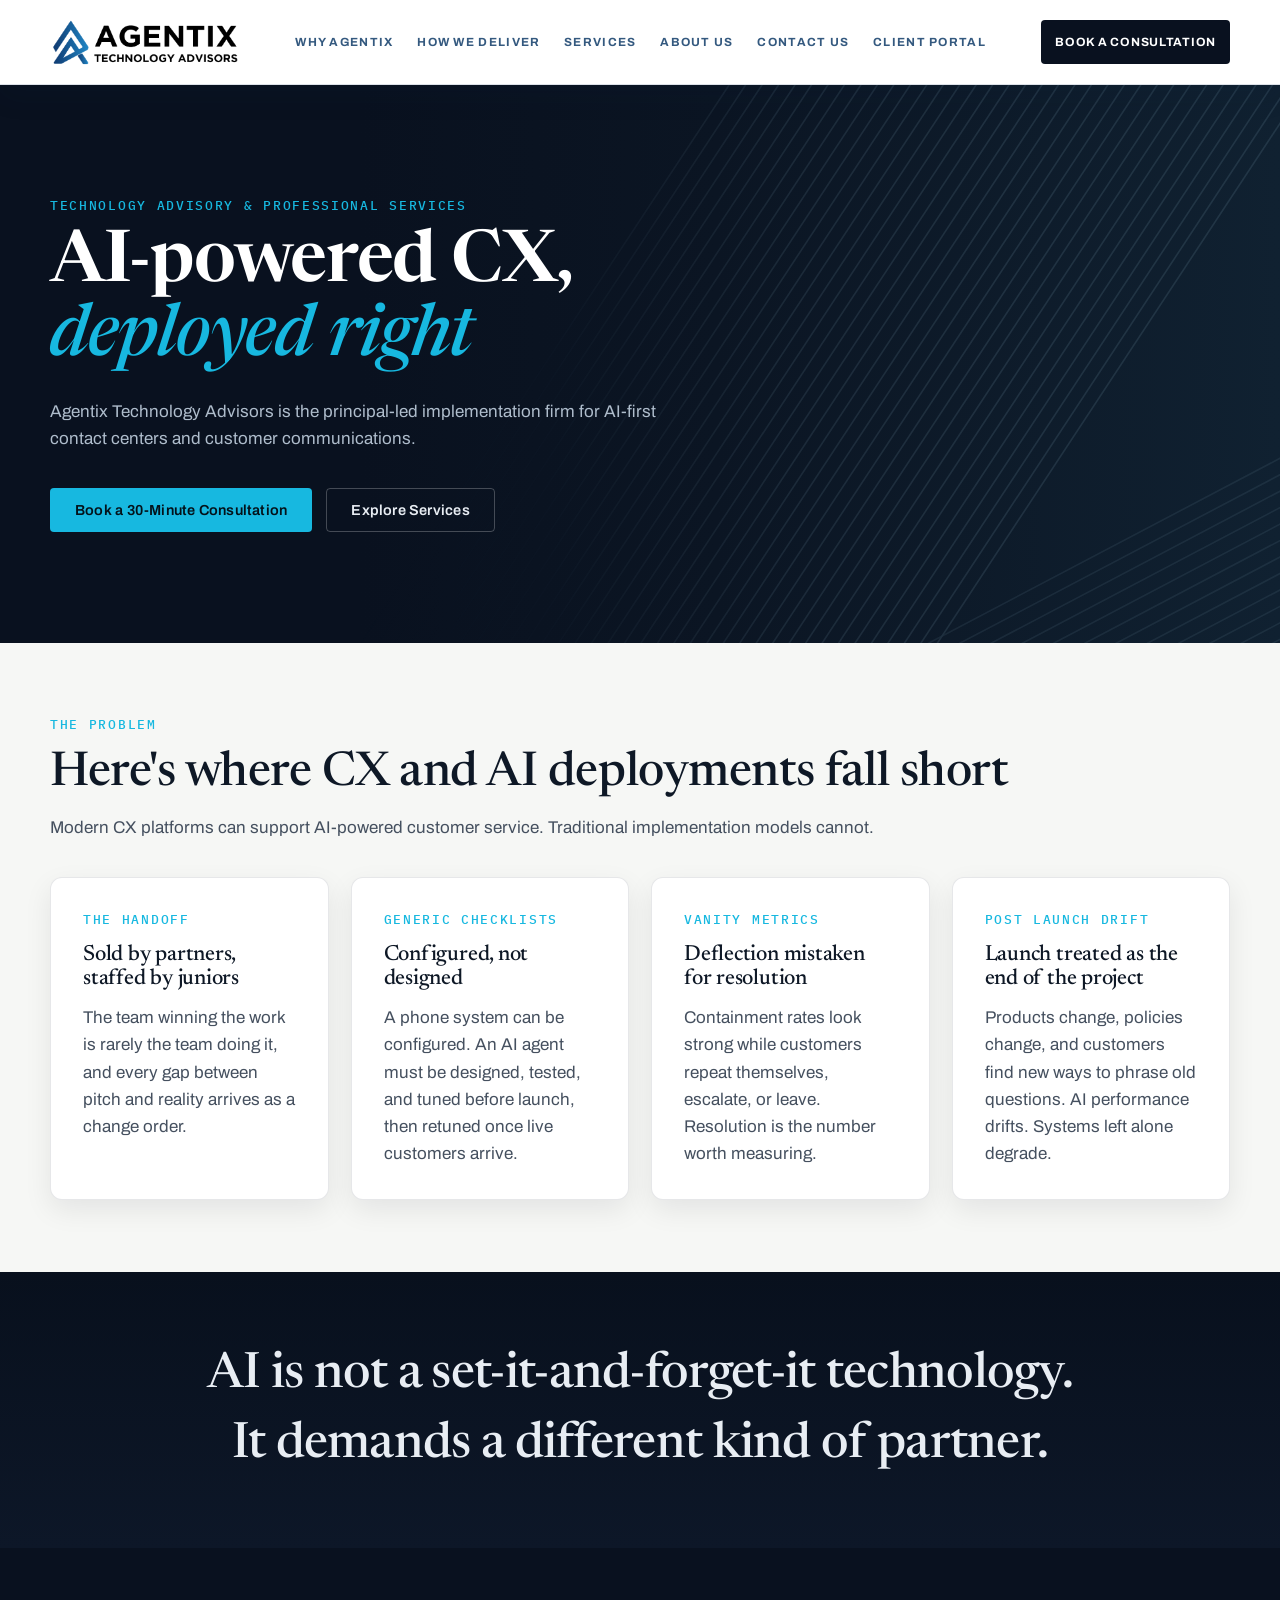
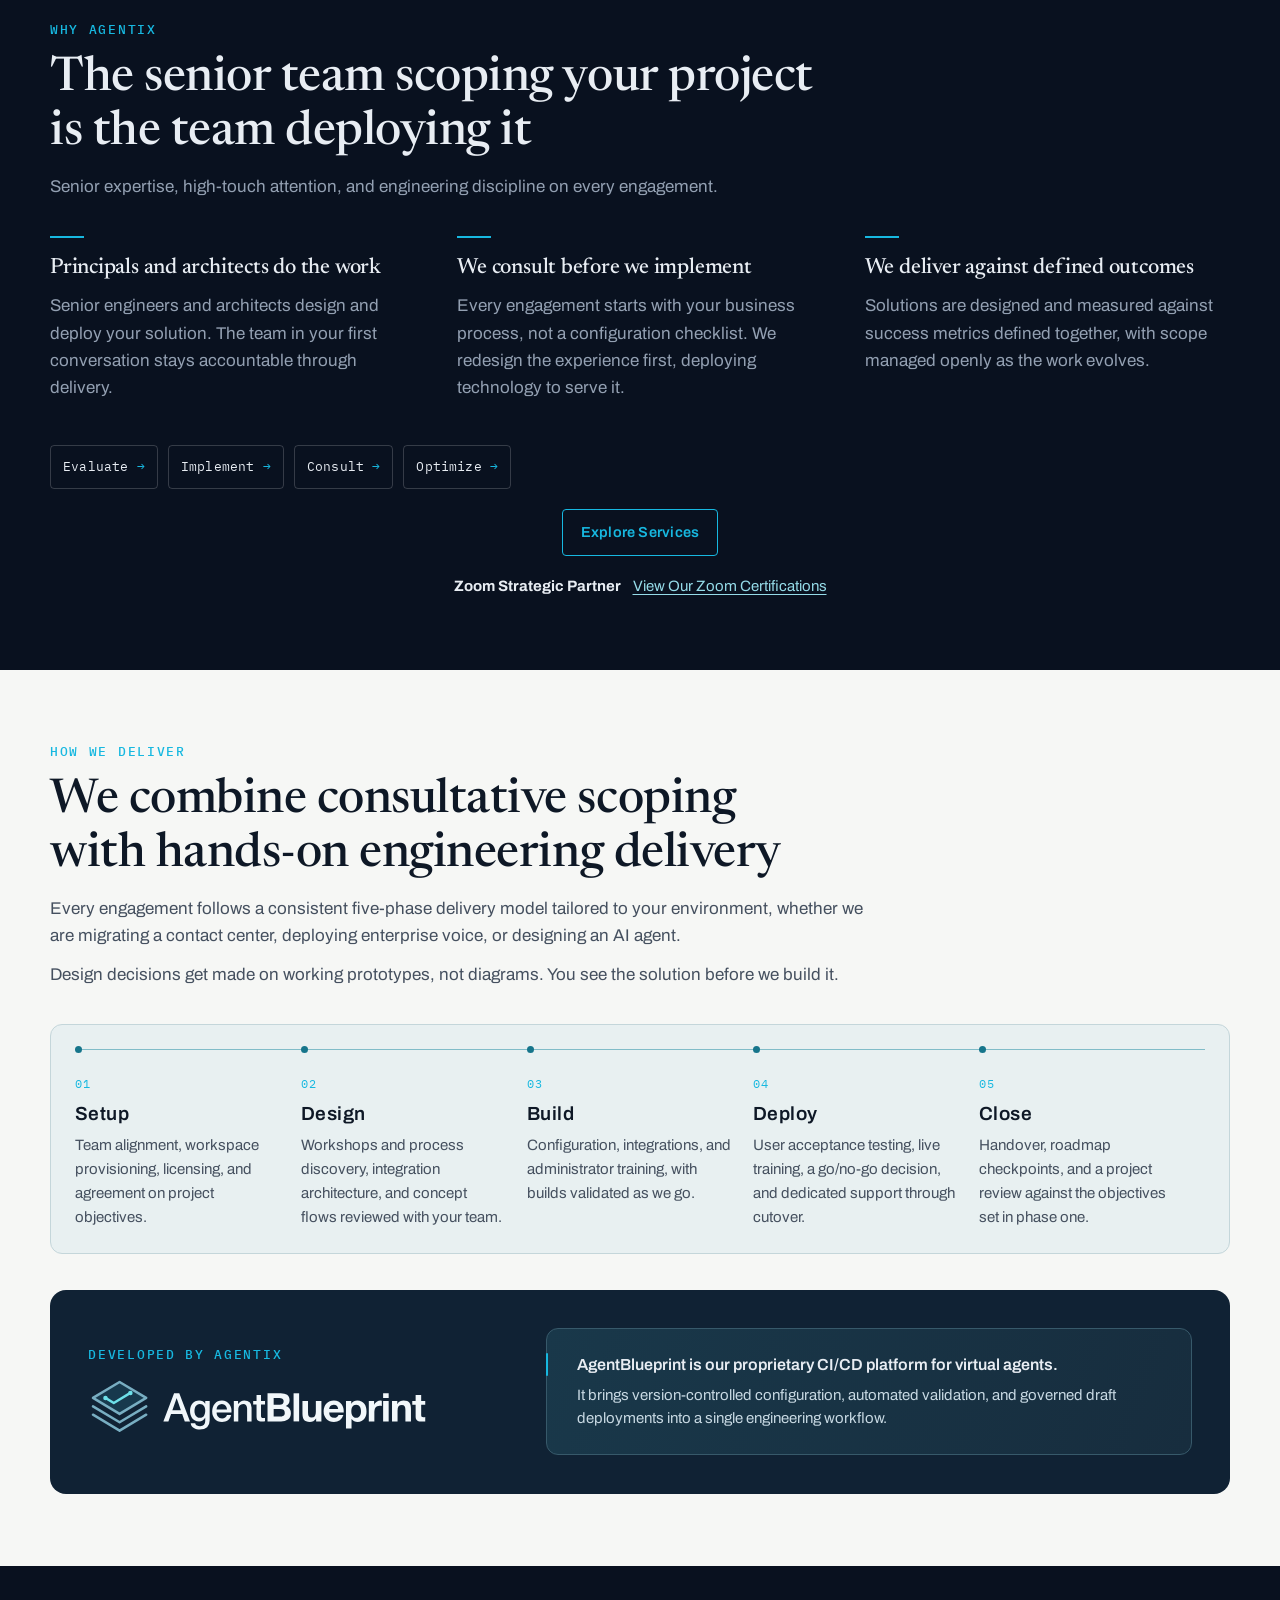
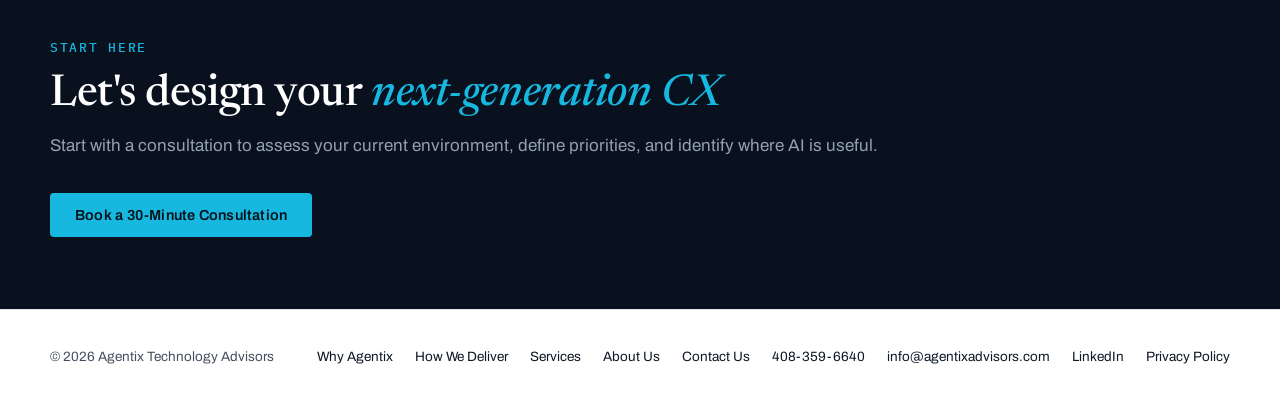
==== commit ca7f3ae3: "Enlarge the Zoom partner ribbon and standardize heading sizes and label spacing" ====
--- a/index.html
+++ b/index.html
@@ -30,7 +30,7 @@
   <link href="https://fonts.googleapis.com/css2?family=Newsreader:ital,opsz,wght@1,6..72,500&amp;display=swap&amp;text=deployed%20right" rel="stylesheet" />
   <link rel="icon" type="image/png" href="/assets/images/agentix_icon_32x32.png" />
   <link rel="apple-touch-icon" href="/assets/images/agentix_icon_32x32.png" />
-  <link rel="stylesheet" href="/assets/css/styles.css?v=20261124y" />
+  <link rel="stylesheet" href="/assets/css/styles.css?v=20261124ac" />
   <script async src="https://www.googletagmanager.com/gtag/js?id=G-2LFK4Y2G4D"></script>
   <script>
     window.dataLayer = window.dataLayer || [];
@@ -178,13 +178,13 @@
             <a class="service-link" href="/services/#optimize">Optimize</a>
           </div>
           <p class="services-bridge-link reveal-up"><a href="/services/">Explore Services</a></p>
-          <p class="credential-link" id="credentials"><strong>Zoom Strategic Advisor</strong> <a href="/about/#credentials">View Our Zoom Certifications</a></p>
+          <p class="credential-link" id="credentials"><strong>Zoom Strategic Partner</strong> <a href="/about/#credentials">View Our Zoom Certifications</a></p>
         </div>
       </section>
 
       <section class="section" id="method">
         <div class="container">
-          <div class="method-intro reveal-up">
+          <div class="section-head method-intro reveal-up">
             <span class="section-tag">How we deliver</span>
             <h2>We combine consultative scoping <span class="heading-clause">with <span class="keep-together">hands-on</span> engineering delivery</span></h2>
             <p>Every engagement follows a consistent five-phase delivery model tailored to your environment, whether we are migrating a contact center, deploying enterprise voice, or designing an AI agent.</p>
--- a/assets/css/styles.css
+++ b/assets/css/styles.css
@@ -158,14 +158,20 @@
 }
 
 .section-tag {
-  display: inline-block;
-  margin-bottom: 18px;
+  display: block;
+  margin-bottom: 12px;
   font-family: "IBM Plex Mono", monospace;
   font-size: 13px;
   font-weight: 500;
   letter-spacing: 0.13em;
   text-transform: uppercase;
   color: var(--accent);
+}
+
+.services-page-intro h1,
+.about-statement__lead h1 {
+  font-size: clamp(36px, 4.65vw, 56px);
+  text-wrap: balance;
 }
 
 .section--dark h2,
@@ -616,7 +622,7 @@
 }
 
 .problem-card h3 {
-  margin: 12px 0 10px;
+  margin-bottom: 10px;
   font-size: 22px;
 }
 
@@ -737,7 +743,6 @@
 
 .method-intro {
   max-width: 900px;
-  margin-bottom: var(--heading-gap);
 }
 
 #difference .section-head h2,
@@ -817,7 +822,6 @@
   color: #c6d3df;
   border-radius: var(--radius-md);
 }
-.blueprint-block .section-tag { margin-bottom: 14px; }
 .blueprint-block h3 { margin: 0; }
 .blueprint-block h3 img { display: block; width: min(100%, 340px); height: auto; }
 .blueprint-description {
@@ -952,15 +956,11 @@
 .credential-badge {
   grid-area: badge;
   display: block;
-  width: clamp(68px, 7vw, 90px);
+  width: clamp(76px, 7.8vw, 100px);
   height: auto;
 }
 
 .credential-heading { grid-area: heading; }
-
-.credential-heading .section-tag {
-  margin-bottom: 8px;
-}
 
 .credential-heading h2 {
   color: white;
@@ -1041,7 +1041,7 @@
     gap: 24px;
   }
 
-  .credential-badge { width: 60px; }
+  .credential-badge { width: 66px; }
 }
 
 @media (max-width: 520px) {
@@ -1050,7 +1050,7 @@
     gap: 20px clamp(8px, 2.5vw, 12px);
   }
 
-  .credential-badge { width: clamp(34px, 10.5vw, 52px); }
+  .credential-badge { width: clamp(37px, 11.6vw, 58px); }
   .credential-heading h2 { font-size: clamp(21px, 6.5vw, 30px); }
 
   .credential-coverage { font-size: 13px; }
@@ -1165,14 +1165,8 @@
   margin-bottom: var(--heading-gap);
 }
 
-.services-page-intro .section-tag { margin-bottom: 12px; }
-
 .services-page-intro h1 {
-  margin: 0;
   color: #f5f7f9;
-  font-size: clamp(44px, 5.5vw, 76px);
-  line-height: 1.04;
-  text-wrap: balance;
 }
 
 .services-page-intro h1 span {
@@ -1294,7 +1288,6 @@
   font-size: clamp(22px, 2vw, 24px);
 }
 
-.services-summary .section-tag { margin-bottom: 4px; }
 .services-summary .services-engagement-icon {
   flex: none;
   width: 28px;
@@ -1656,15 +1649,8 @@
   margin-bottom: clamp(24px, 3vw, 40px);
 }
 
-.about-statement__lead .section-tag,
-.about-leadership .section-tag {
-  margin-bottom: 12px;
-}
-
 .about-statement__lead h1 {
   margin-bottom: 16px;
-  font-size: clamp(36px, 4.65vw, 56px);
-  text-wrap: balance;
 }
 
 .about-statement__lead p {
@@ -2160,7 +2146,6 @@
   :root { --section-space: 44px; --heading-gap: 24px; --card-inset: 20px; --page-gutter: 20px; }
   .leader-card { grid-template-columns: 1fr; padding: var(--card-inset); gap: 18px; }
   .home-page .problem-card h3 { min-height: auto; }
-  .problem-card .section-tag { margin-bottom: 4px; }
   .why-grid { row-gap: 28px; }
   .service-links {
     display: grid;
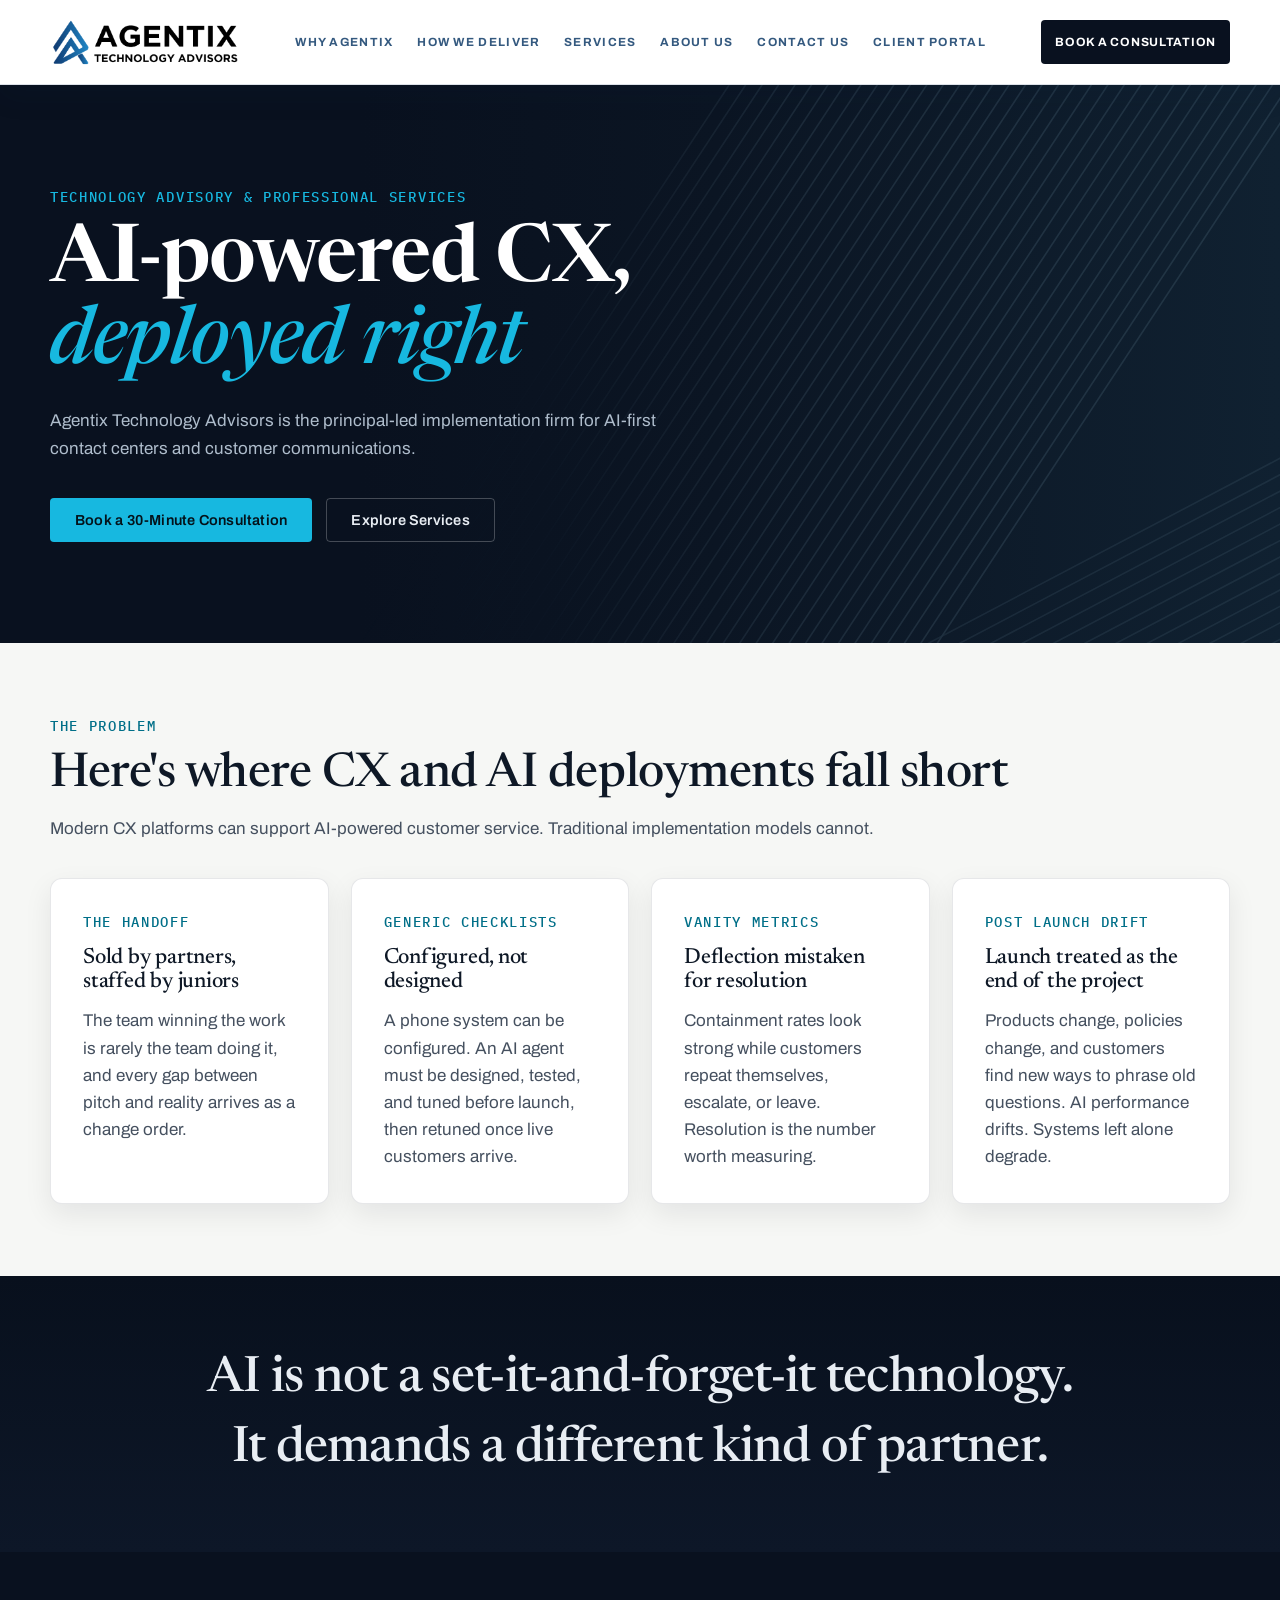
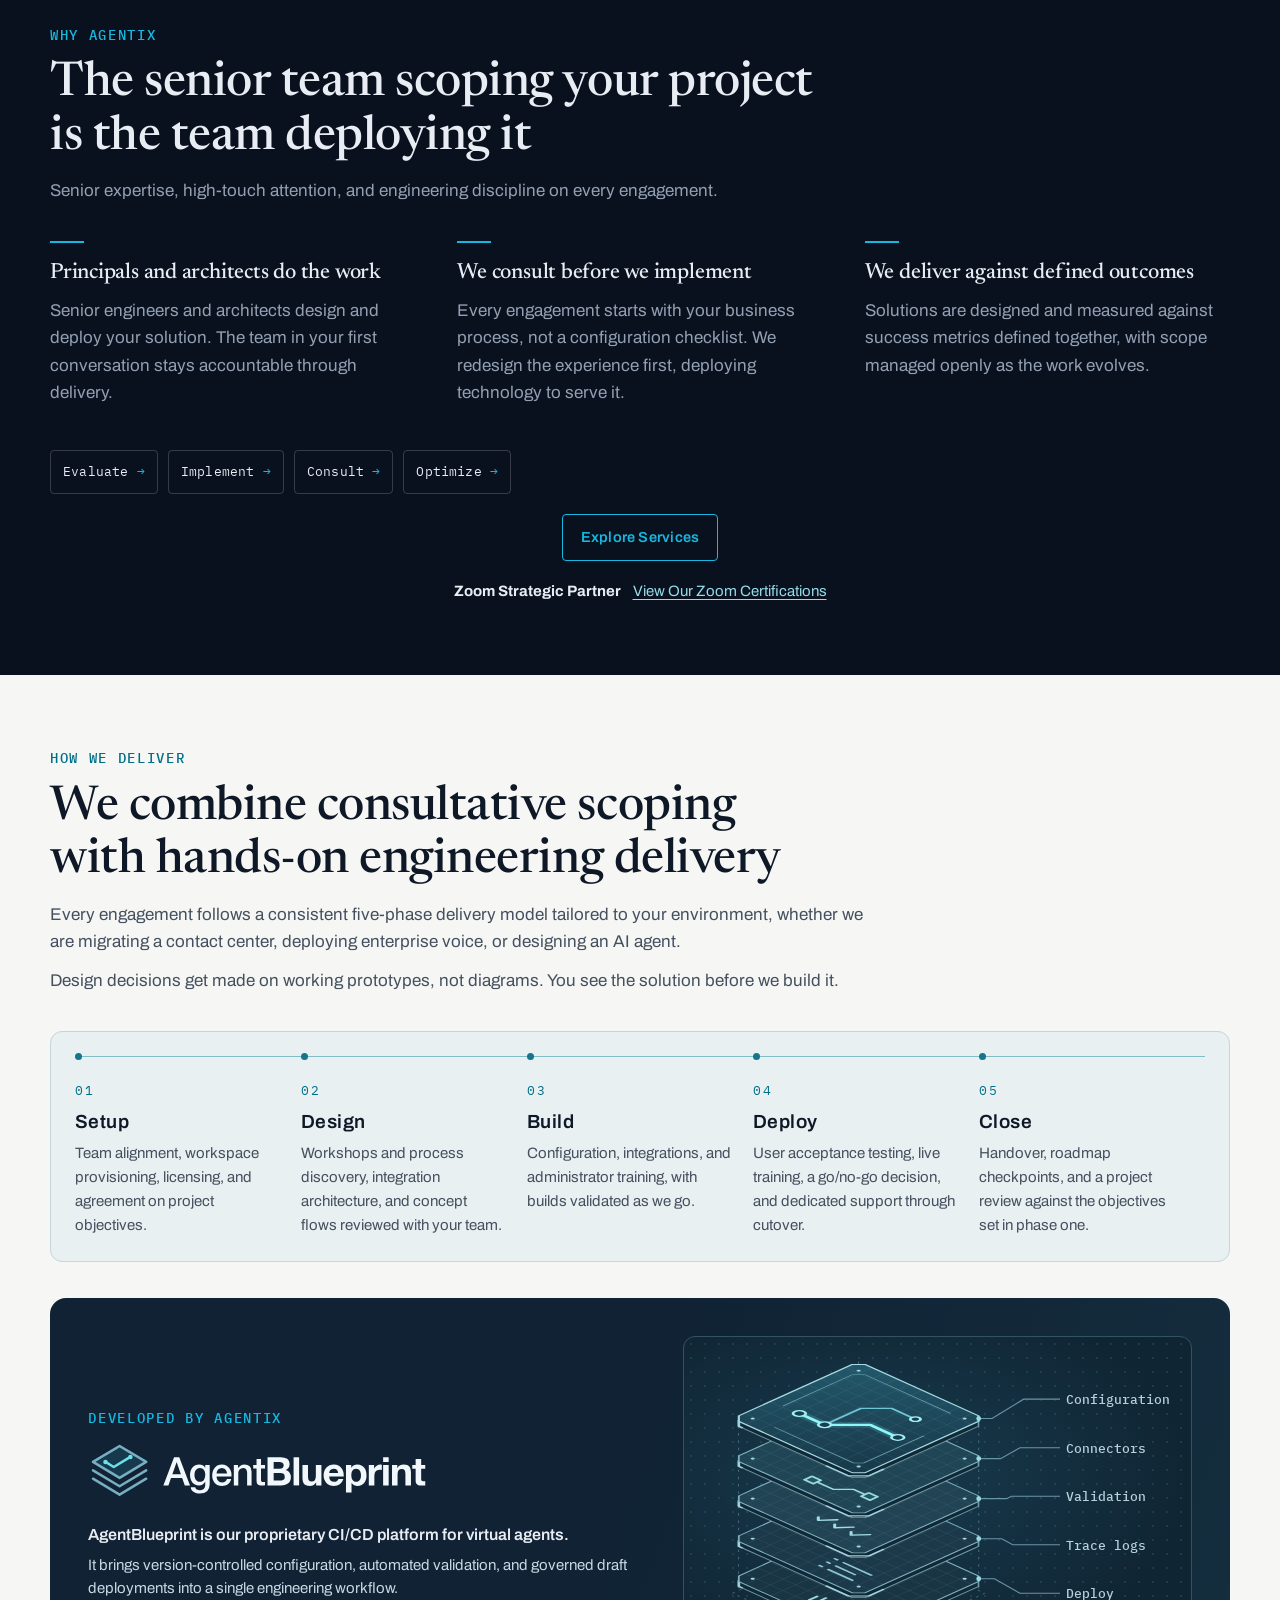
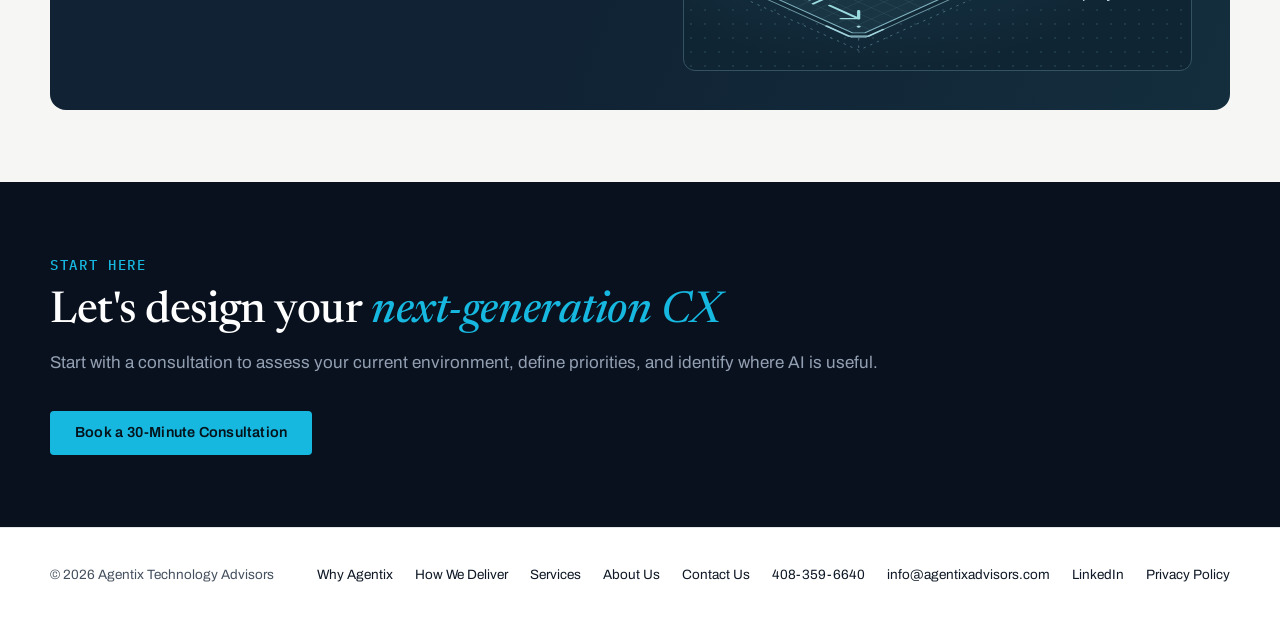
==== commit 7f7edae4: "Show the five AgentBlueprint layers and refine site typography" ====
--- a/index.html
+++ b/index.html
@@ -30,7 +30,7 @@
   <link href="https://fonts.googleapis.com/css2?family=Newsreader:ital,opsz,wght@1,6..72,500&amp;display=swap&amp;text=deployed%20right" rel="stylesheet" />
   <link rel="icon" type="image/png" href="/assets/images/agentix_icon_32x32.png" />
   <link rel="apple-touch-icon" href="/assets/images/agentix_icon_32x32.png" />
-  <link rel="stylesheet" href="/assets/css/styles.css?v=20261124ac" />
+  <link rel="stylesheet" href="/assets/css/styles.css?v=20261124ae" />
   <script async src="https://www.googletagmanager.com/gtag/js?id=G-2LFK4Y2G4D"></script>
   <script>
     window.dataLayer = window.dataLayer || [];
@@ -223,8 +223,18 @@
             <div>
               <span class="section-tag">Developed by Agentix</span>
               <h3 id="agentblueprint-heading"><img src="/assets/images/agentblueprint-reverse.svg" width="409" height="74" alt="AgentBlueprint" /></h3>
+              <p class="blueprint-description"><strong>AgentBlueprint is our proprietary CI/CD platform for virtual agents.</strong> It brings version-controlled configuration, automated validation, and governed draft deployments into a single engineering workflow.</p>
             </div>
-            <p class="blueprint-description"><strong>AgentBlueprint is our proprietary CI/CD platform for virtual agents.</strong> It brings version-controlled configuration, automated validation, and governed draft deployments into a single engineering workflow.</p>
+            <figure class="blueprint-drawing" aria-label="AgentBlueprint configuration workflow">
+              <img src="/assets/images/agentblueprint-layers.svg?v=20261124ae" width="310" height="258" alt="" loading="lazy" decoding="async" />
+              <ol class="blueprint-legend" role="list">
+                <li>Configuration</li>
+                <li>Connectors</li>
+                <li>Validation</li>
+                <li>Trace logs</li>
+                <li>Deploy</li>
+              </ol>
+            </figure>
           </article>
         </div>
       </section>
--- a/assets/css/styles.css
+++ b/assets/css/styles.css
@@ -10,6 +10,7 @@
   --text-muted: #93a0b2;
   --text-subtle: #647184;
   --accent: #17b8e0;
+  --label-cyan: #006f88;
   --accent-hover: #3fcbee;
   --accent-deep: #146579;
   --header-bg: rgba(255, 255, 255, 0.97);
@@ -157,15 +158,19 @@
   font-size: 17px;
 }
 
+:where(.hero-section, .section--dark, .cta-section, .services-hero, .services-summary, .credential-band, .contact-copy, .blueprint-block) {
+  --label-cyan: var(--accent);
+}
+
 .section-tag {
   display: block;
   margin-bottom: 12px;
   font-family: "IBM Plex Mono", monospace;
-  font-size: 13px;
+  font-size: 14px;
   font-weight: 500;
-  letter-spacing: 0.13em;
+  letter-spacing: 0.12em;
   text-transform: uppercase;
-  color: var(--accent);
+  color: var(--label-cyan);
 }
 
 .services-page-intro h1,
@@ -572,7 +577,7 @@
 
 @media (min-width: 921px) {
   .hero-copy h1 {
-    font-size: clamp(64px, 5.6vw, 80px);
+    font-size: clamp(64px, 6.25vw, 90px);
     line-height: 1.03;
   }
 }
@@ -791,10 +796,10 @@
 .phase-card__index {
   display: block;
   font-family: "IBM Plex Mono", monospace;
-  font-size: 12px;
+  font-size: 13px;
   letter-spacing: 0.12em;
   text-transform: uppercase;
-  color: var(--accent);
+  color: var(--label-cyan);
 }
 
 .phase-card h3 {
@@ -813,36 +818,24 @@
 #agentblueprint { scroll-margin-top: 100px; }
 .blueprint-block {
   display: grid;
-  grid-template-columns: minmax(0, 0.78fr) minmax(0, 1.22fr);
+  grid-template-columns: minmax(0, 1.08fr) minmax(0, 1fr);
   align-items: center;
   gap: clamp(24px, 3.5vw, 48px);
   margin-top: var(--heading-gap);
   padding: clamp(20px, 3vw, 40px);
-  background: #102234;
+  background: linear-gradient(110deg, #102234 45%, #142e3e);
   color: #c6d3df;
   border-radius: var(--radius-md);
 }
 .blueprint-block h3 { margin: 0; }
 .blueprint-block h3 img { display: block; width: min(100%, 340px); height: auto; }
 .blueprint-description {
-  position: relative;
-  padding: clamp(16px, 2vw, 24px) clamp(18px, 2.4vw, 30px);
-  border: 1px solid #37596a;
-  border-radius: var(--radius-sm);
-  background: linear-gradient(110deg, #19384a, #172d3e);
+  max-width: 64ch;
+  margin-top: 20px;
   color: #c8d9e3;
   font-size: 15px;
   line-height: 1.55;
-}
-.blueprint-description::before {
-  content: "";
-  position: absolute;
-  top: clamp(16px, 2vw, 24px);
-  left: -1px;
-  width: 2px;
-  height: 1.55em;
-  border-radius: 2px;
-  background: var(--accent);
+  text-wrap: pretty;
 }
 .blueprint-description strong {
   display: block;
@@ -850,9 +843,35 @@
   color: var(--text-light);
   font-size: 16px;
   font-weight: 600;
-}
+  text-wrap: balance;
+}
+.blueprint-drawing {
+  display: grid;
+  grid-template-columns: minmax(0, 1fr) auto;
+  padding: 10px clamp(12px, 1.6vw, 24px) 10px 0;
+  margin: 0;
+  border: 1px solid #345360;
+  border-radius: var(--radius-sm);
+  background:
+    radial-gradient(circle, #70afbd26 0.7px, transparent 1px) 0 0 / 14px 14px,
+    radial-gradient(ellipse at 39% 42%, #183c4e, #102534 70%);
+}
+.blueprint-drawing img { display: block; width: 100%; height: auto; }
+.blueprint-legend {
+  display: grid;
+  /* Match the five leader endpoints in the 258-unit drawing. */
+  grid-template-rows: 43fr repeat(4, 40fr) 55fr;
+  align-items: end;
+  padding: 0;
+  margin: 0 0 0 6px;
+  list-style: none;
+  color: #b5d2dc;
+  font: 500 clamp(11px, 1vw, 13px)/1.2 "IBM Plex Mono", monospace;
+}
+.blueprint-legend li { transform: translateY(50%); }
 @media (max-width: 760px) {
   .blueprint-block { grid-template-columns: 1fr; gap: 20px; }
+  .blueprint-drawing { width: min(100%, 460px); justify-self: center; }
 }
 
 .table-shell {
@@ -1166,11 +1185,7 @@
 }
 
 .services-page-intro h1 {
-  color: #f5f7f9;
-}
-
-.services-page-intro h1 span {
-  color: #b8e5eb;
+  color: #fff;
 }
 
 .services-index {
@@ -1766,10 +1781,10 @@
   margin-top: 4px;
   margin-bottom: 12px;
   font-family: "IBM Plex Mono", monospace;
-  font-size: 12px;
+  font-size: 13px;
   letter-spacing: 0.13em;
   text-transform: uppercase;
-  color: var(--accent);
+  color: var(--label-cyan);
 }
 
 .leader-card__bio {
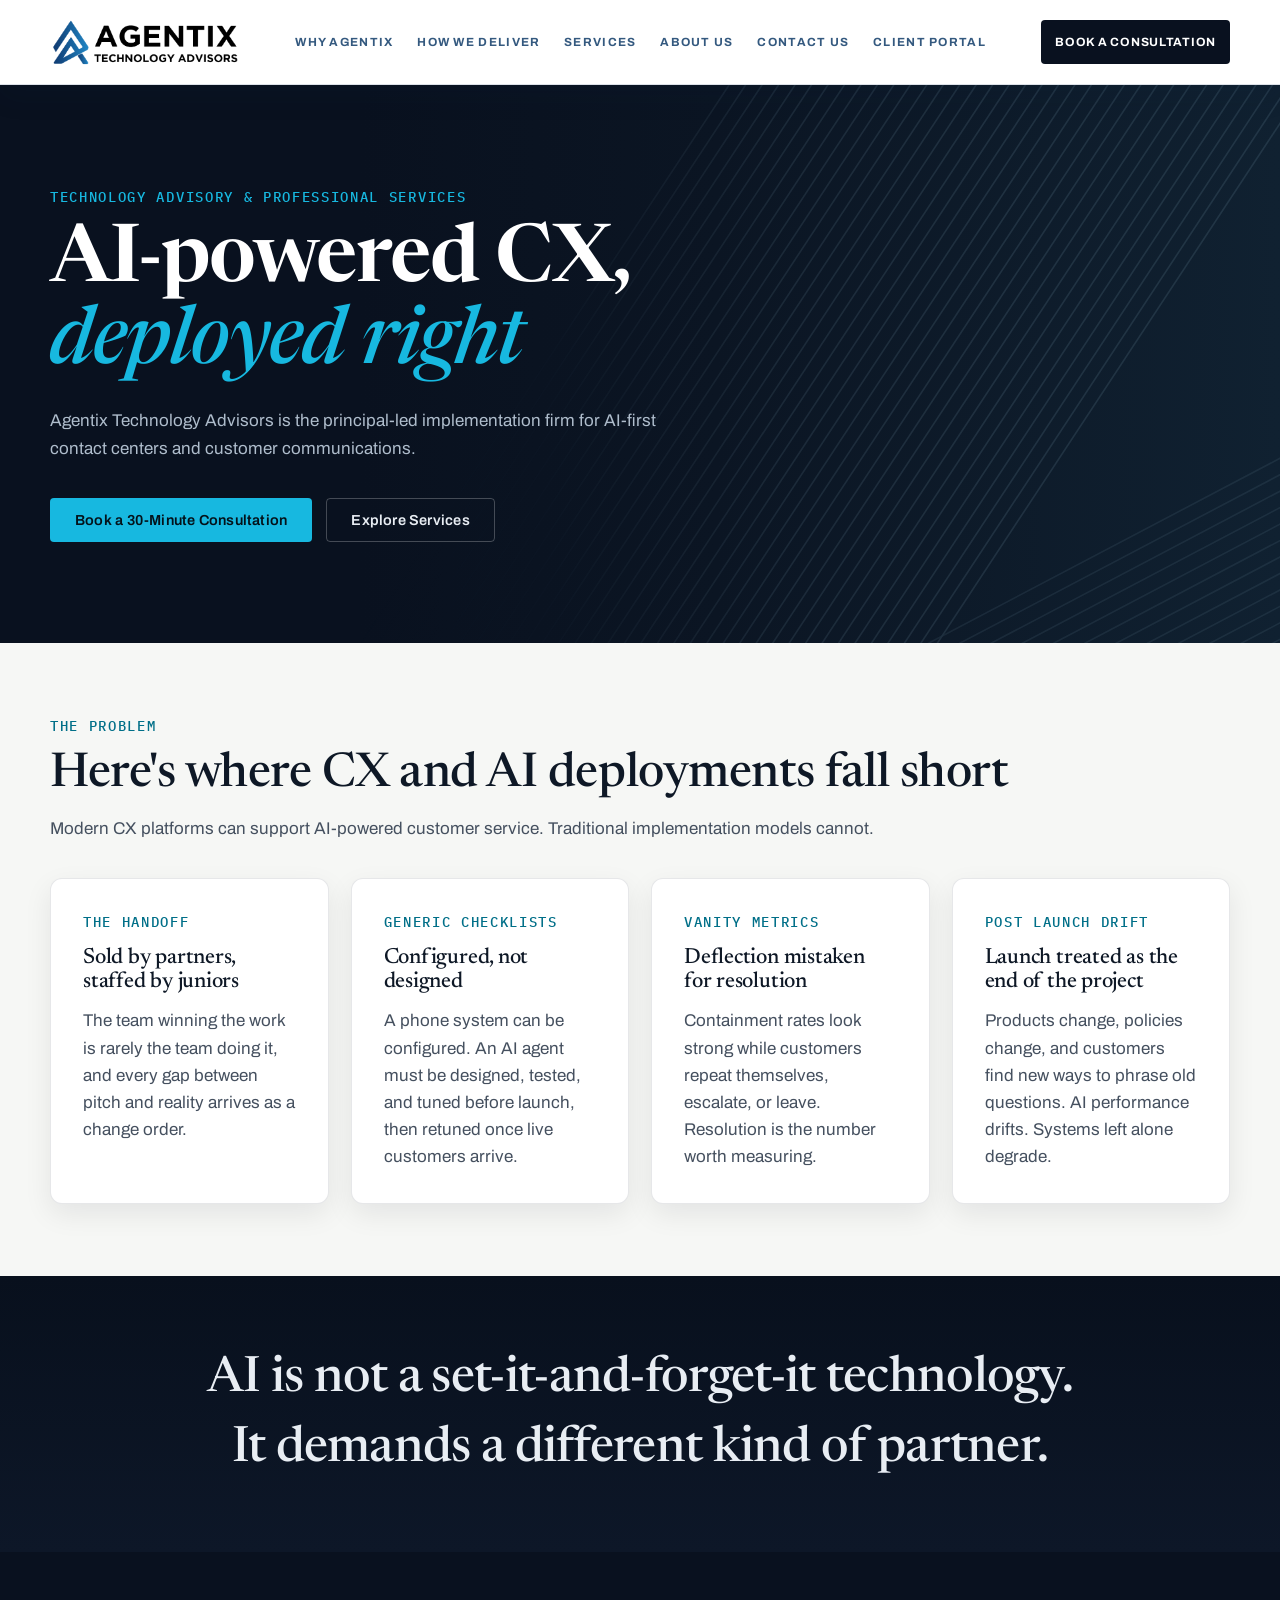
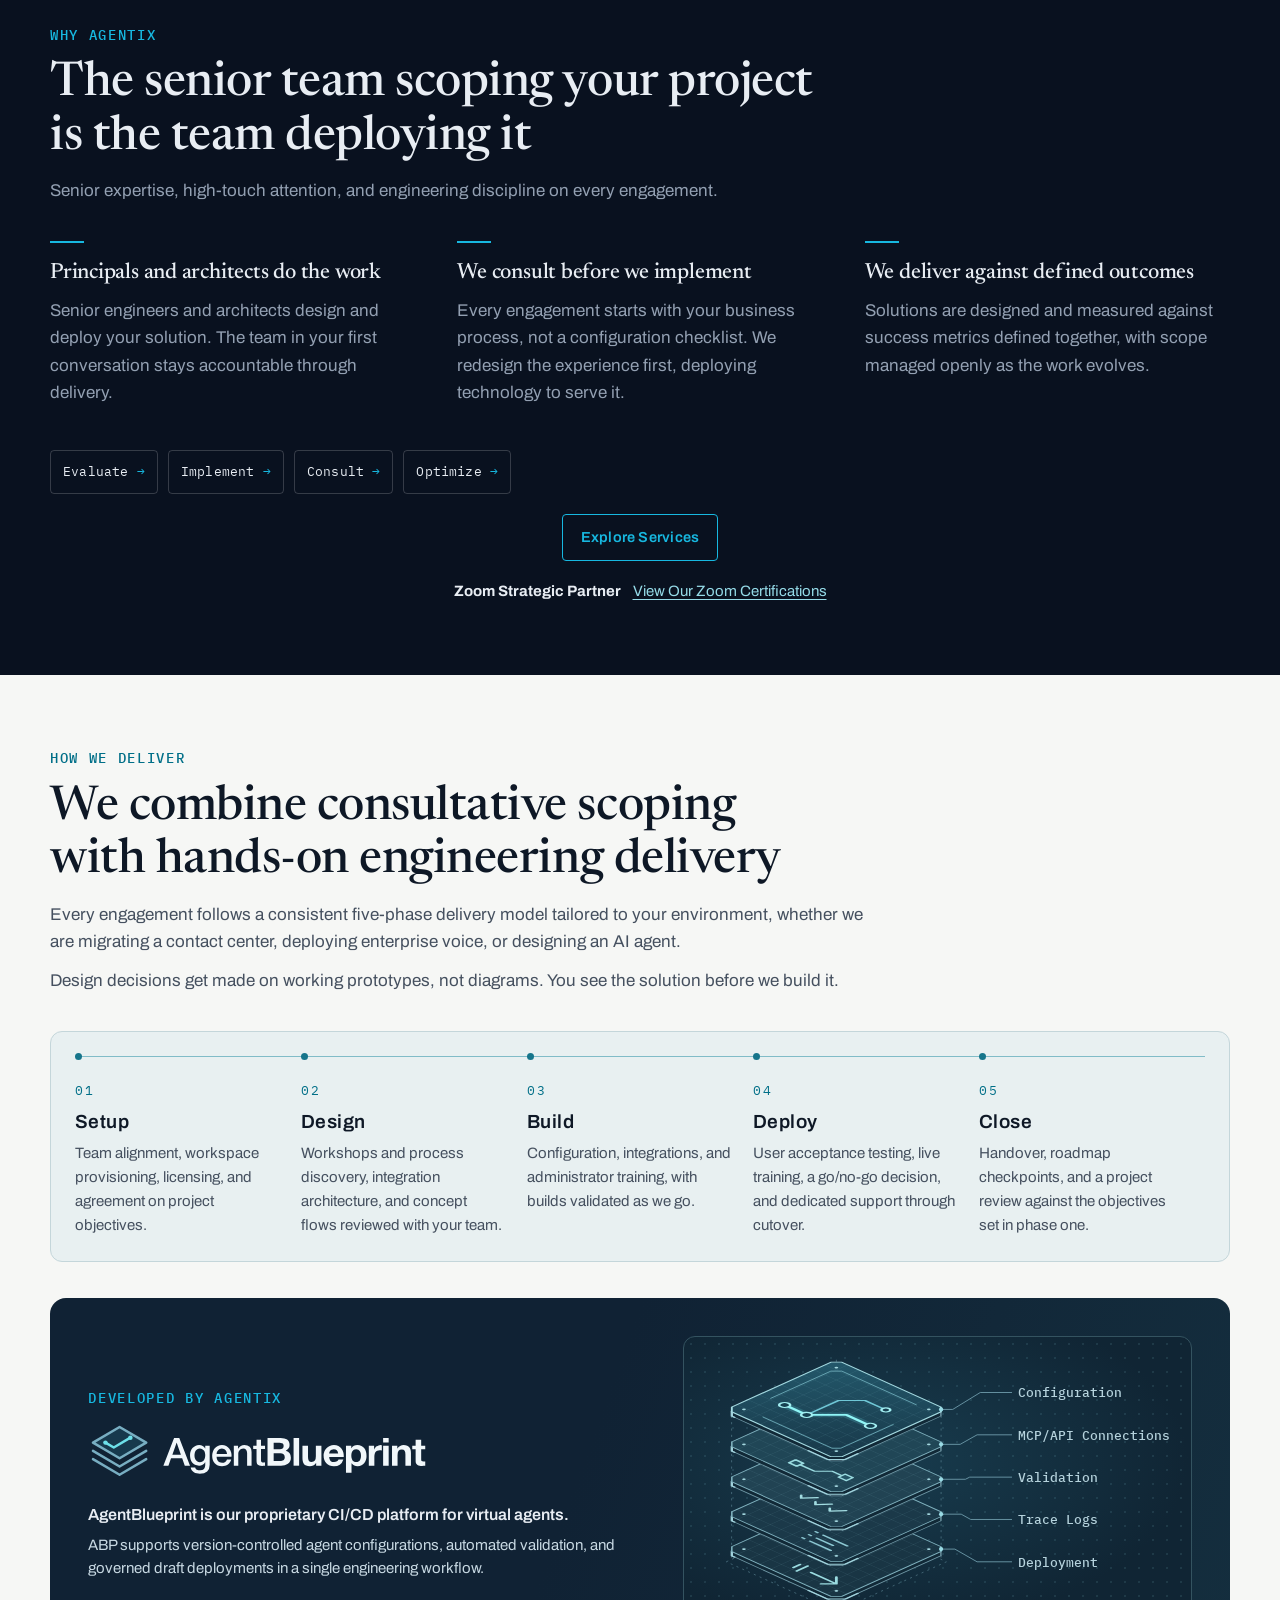
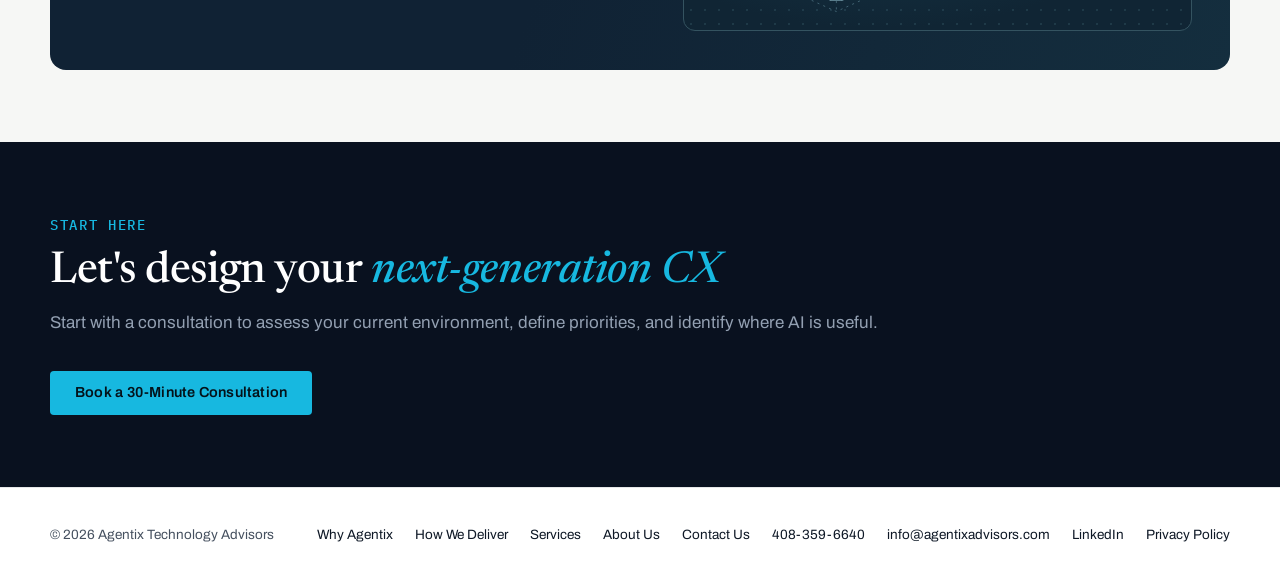
==== commit 93454d87: "Update AgentBlueprint platform copy and diagram labels" ====
--- a/index.html
+++ b/index.html
@@ -30,7 +30,7 @@
   <link href="https://fonts.googleapis.com/css2?family=Newsreader:ital,opsz,wght@1,6..72,500&amp;display=swap&amp;text=deployed%20right" rel="stylesheet" />
   <link rel="icon" type="image/png" href="/assets/images/agentix_icon_32x32.png" />
   <link rel="apple-touch-icon" href="/assets/images/agentix_icon_32x32.png" />
-  <link rel="stylesheet" href="/assets/css/styles.css?v=20261124ae" />
+  <link rel="stylesheet" href="/assets/css/styles.css?v=20261124af" />
   <script async src="https://www.googletagmanager.com/gtag/js?id=G-2LFK4Y2G4D"></script>
   <script>
     window.dataLayer = window.dataLayer || [];
@@ -223,16 +223,16 @@
             <div>
               <span class="section-tag">Developed by Agentix</span>
               <h3 id="agentblueprint-heading"><img src="/assets/images/agentblueprint-reverse.svg" width="409" height="74" alt="AgentBlueprint" /></h3>
-              <p class="blueprint-description"><strong>AgentBlueprint is our proprietary CI/CD platform for virtual agents.</strong> It brings version-controlled configuration, automated validation, and governed draft deployments into a single engineering workflow.</p>
+              <p class="blueprint-description"><strong>AgentBlueprint is our proprietary CI/CD platform for virtual agents.</strong> ABP supports version-controlled agent configurations, automated validation, and governed draft deployments in a single engineering workflow.</p>
             </div>
             <figure class="blueprint-drawing" aria-label="AgentBlueprint configuration workflow">
               <img src="/assets/images/agentblueprint-layers.svg?v=20261124ae" width="310" height="258" alt="" loading="lazy" decoding="async" />
               <ol class="blueprint-legend" role="list">
                 <li>Configuration</li>
-                <li>Connectors</li>
+                <li>MCP/API Connections</li>
                 <li>Validation</li>
-                <li>Trace logs</li>
-                <li>Deploy</li>
+                <li>Trace Logs</li>
+                <li>Deployment</li>
               </ol>
             </figure>
           </article>
--- a/assets/css/styles.css
+++ b/assets/css/styles.css
@@ -873,6 +873,9 @@
   .blueprint-block { grid-template-columns: 1fr; gap: 20px; }
   .blueprint-drawing { width: min(100%, 460px); justify-self: center; }
 }
+@media (max-width: 360px) {
+  .blueprint-block { padding-inline: 14px; }
+}
 
 .table-shell {
   overflow-x: auto;
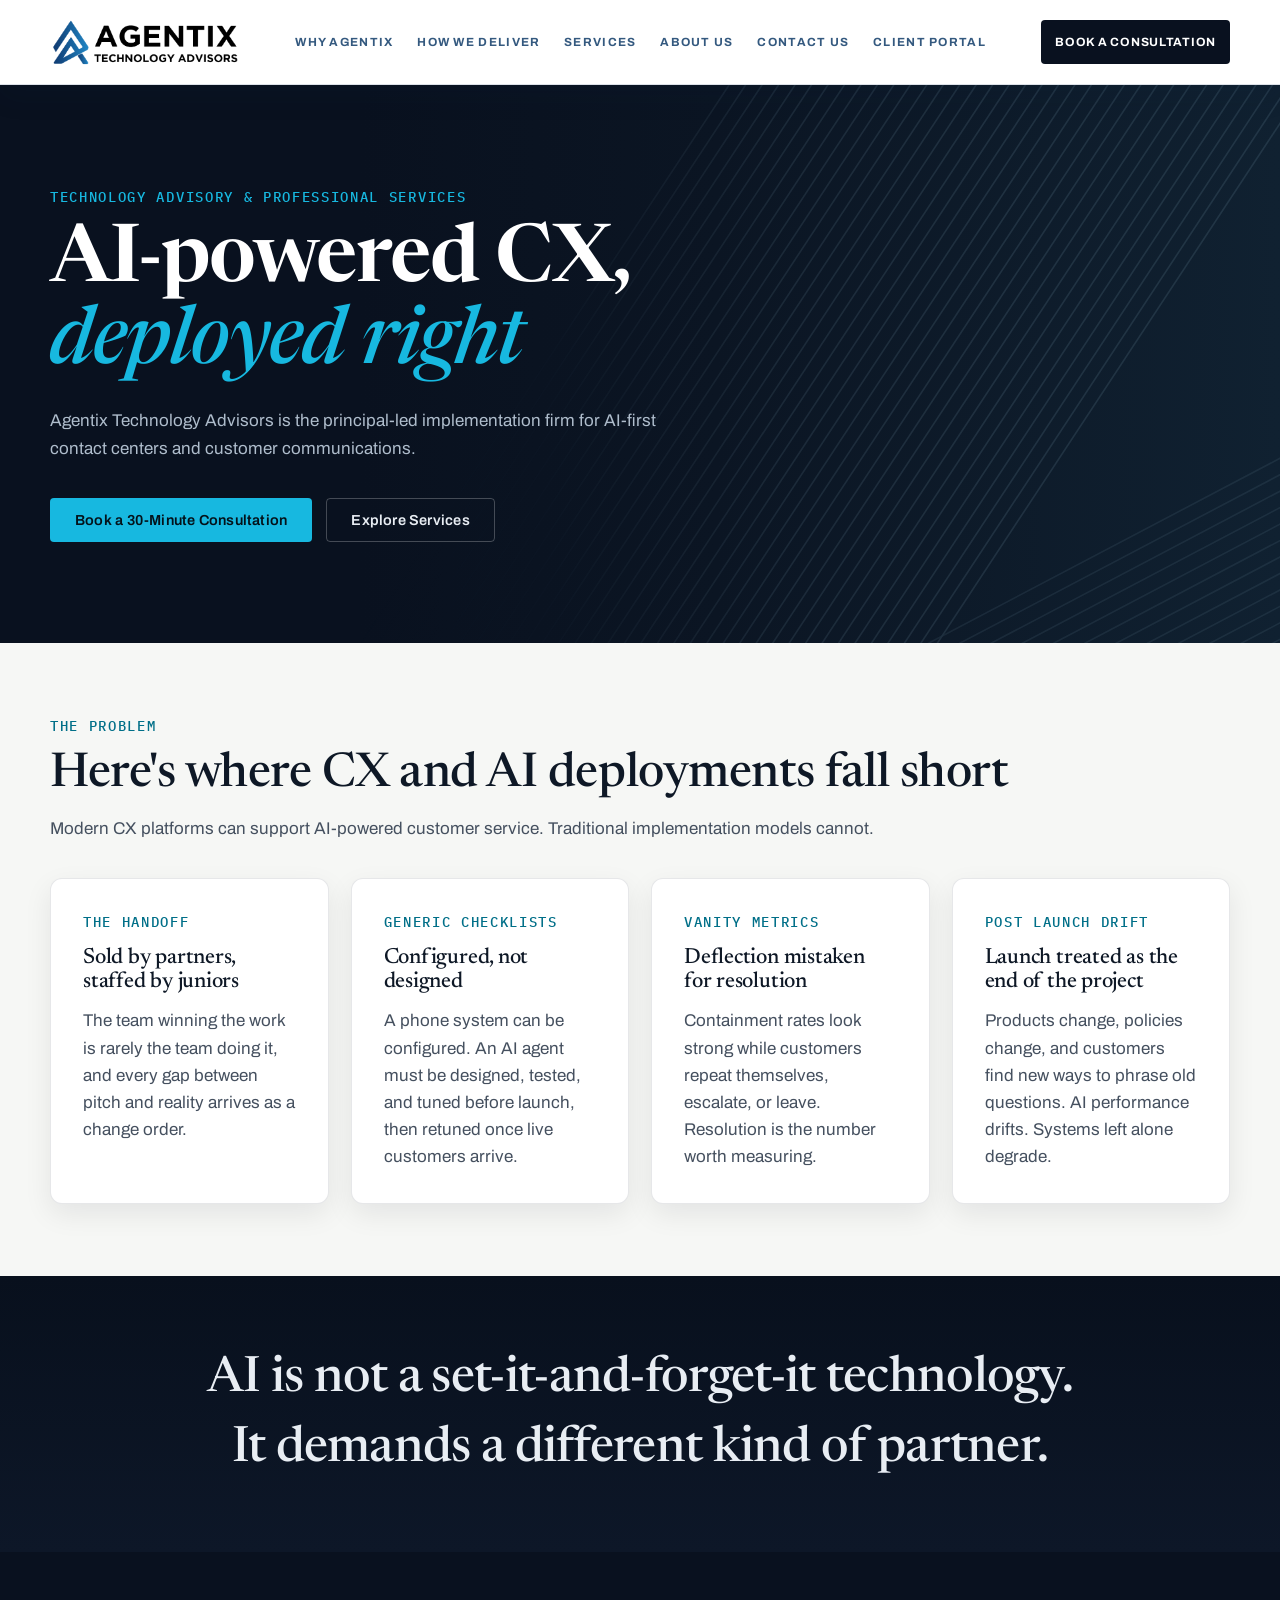
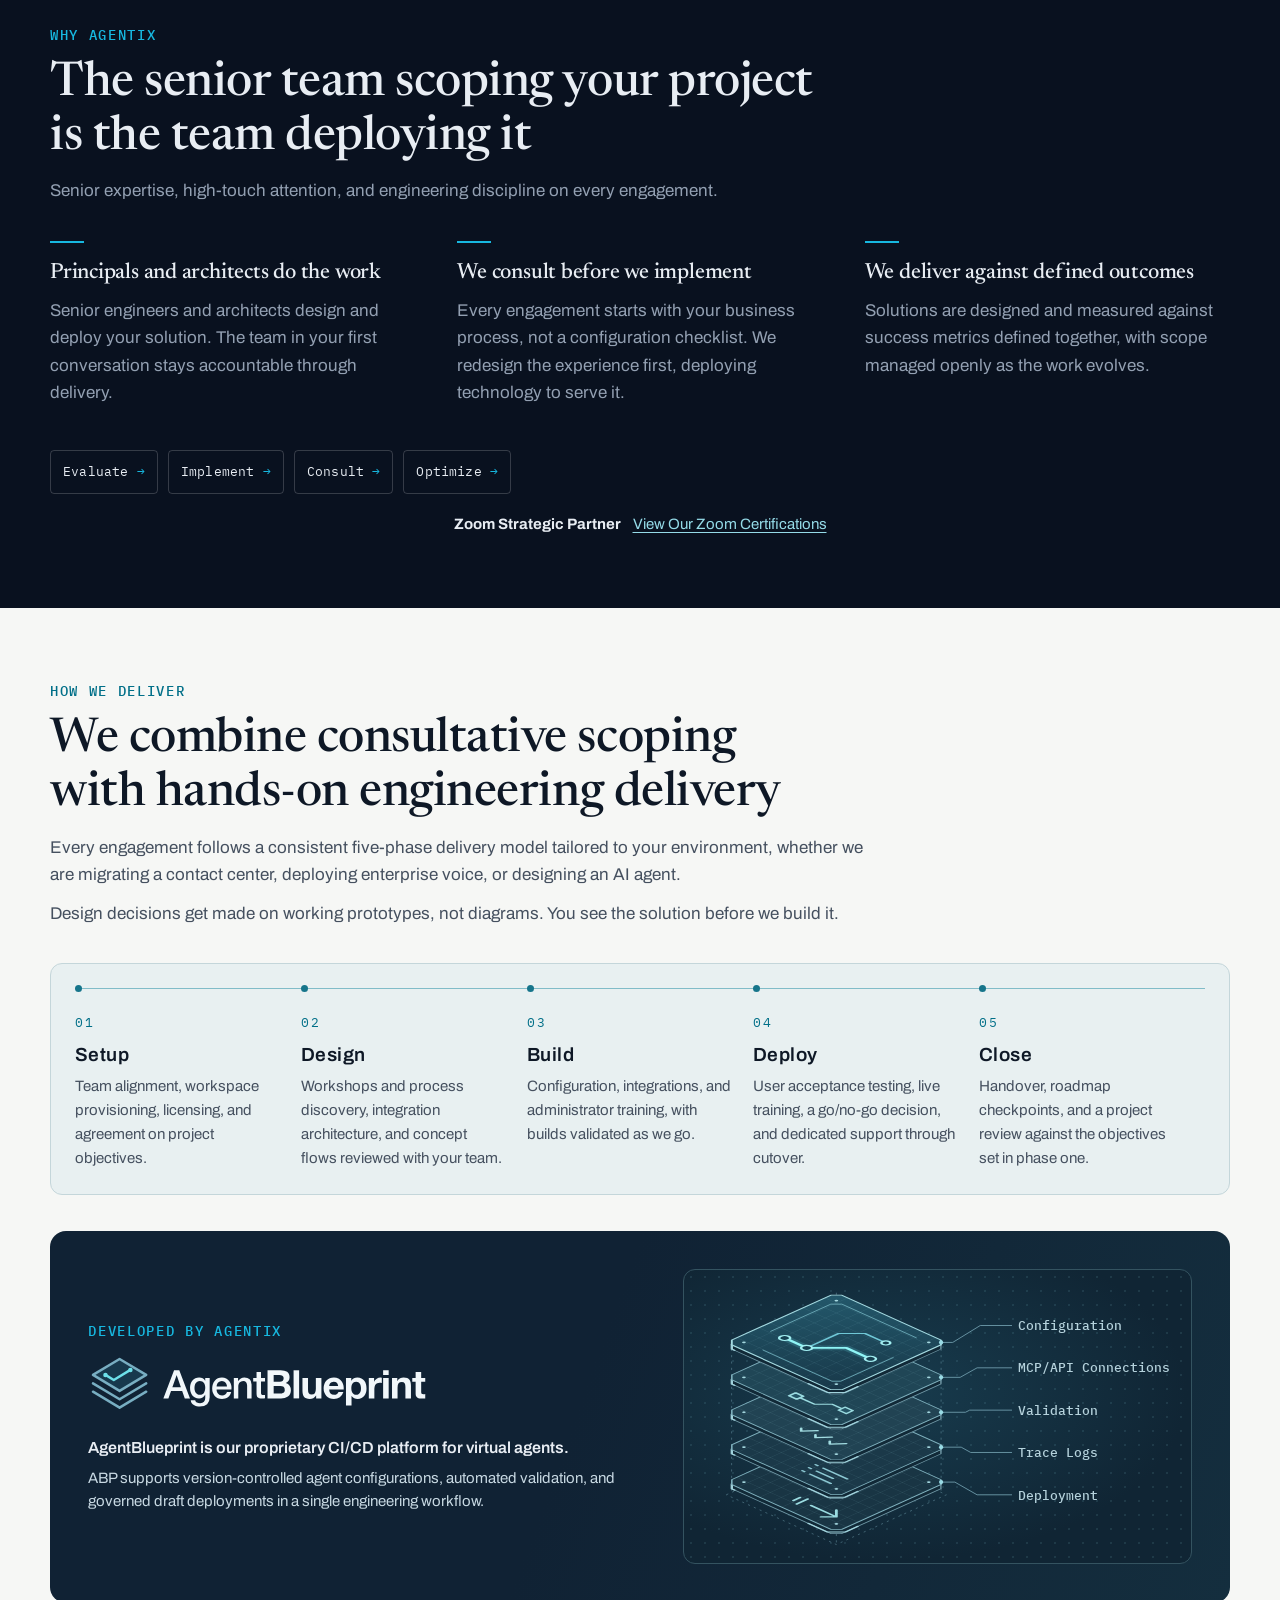
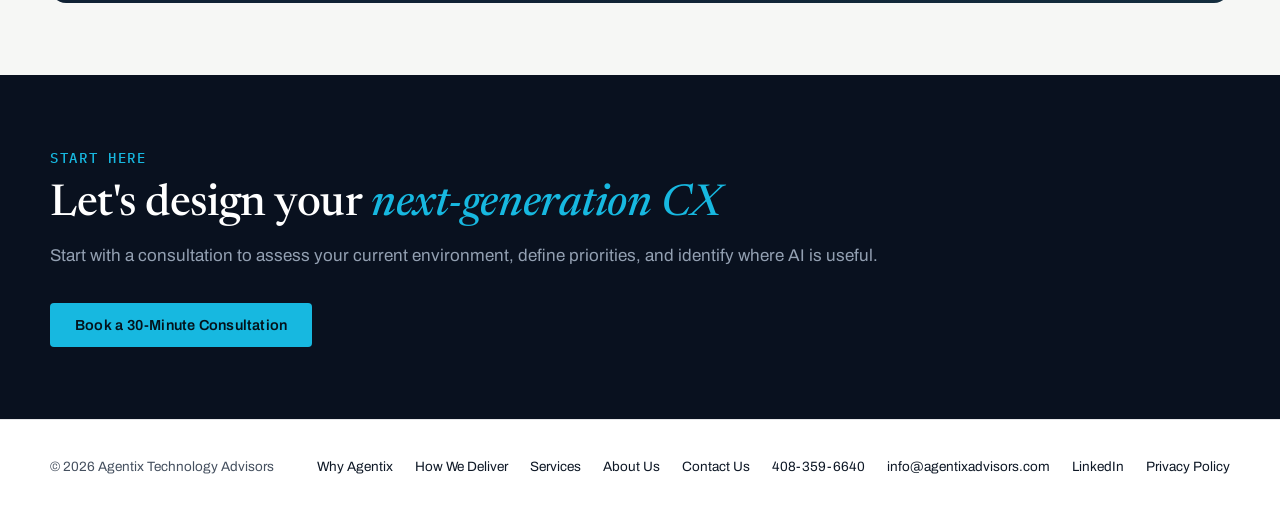
==== commit 8b39c979: "Refine the consultation panel and remove the duplicate services CTA" ====
--- a/index.html
+++ b/index.html
@@ -177,7 +177,6 @@
             <a class="service-link" href="/services/#advise">Consult</a>
             <a class="service-link" href="/services/#optimize">Optimize</a>
           </div>
-          <p class="services-bridge-link reveal-up"><a href="/services/">Explore Services</a></p>
           <p class="credential-link" id="credentials"><strong>Zoom Strategic Partner</strong> <a href="/about/#credentials">View Our Zoom Certifications</a></p>
         </div>
       </section>
--- a/assets/css/styles.css
+++ b/assets/css/styles.css
@@ -1389,41 +1389,6 @@
   }
 }
 
-.services-bridge-link {
-  margin-top: 20px;
-  text-align: center;
-  font-size: 15px;
-}
-
-.services-bridge-link a {
-  display: inline-flex;
-  align-items: center;
-  justify-content: center;
-  min-height: 42px;
-  padding: 11px 18px;
-  border: 1px solid var(--accent);
-  border-radius: 4px;
-  color: var(--accent-deep);
-  font-family: "Archivo", system-ui, sans-serif;
-  font-size: 14.5px;
-  font-weight: 600;
-  letter-spacing: 0.015em;
-  transition:
-    background 180ms ease,
-    color 180ms ease,
-    transform 180ms ease;
-}
-
-.section--dark .services-bridge-link a {
-  color: var(--accent);
-}
-
-.services-bridge-link a:hover,
-.services-bridge-link a:focus-visible {
-  color: var(--ink);
-  background: var(--accent);
-  transform: translateY(-1px);
-}
 
 .service-grid {
   display: grid;
@@ -1826,21 +1791,18 @@
   line-height: 1;
 }
 
-.contact-layout {
-  display: grid;
-  grid-template-columns: minmax(0, 1.65fr) minmax(0, 1fr);
-  gap: 20px;
-}
-
-.contact-copy,
-.contact-form-card {
-  padding: clamp(24px, 3vw, 44px);
-  border-radius: var(--radius-sm);
-}
-
 .contact-copy {
+  display: grid;
+  grid-template-columns: minmax(0, 1fr) auto;
+  align-items: center;
+  gap: clamp(24px, 4vw, 64px);
+  padding: clamp(24px, 4vw, 56px);
+  border-radius: var(--radius-md);
   color: #d2e0e6;
-  background: #102234;
+  background:
+    linear-gradient(105deg, #102234 32%, rgba(16, 34, 52, .4) 100%),
+    url("../images/hero-wide.svg") right center / auto 100% no-repeat,
+    #183a4a;
 }
 
 .contact-copy h1 {
@@ -1849,44 +1811,42 @@
   color: #fff;
 }
 
-.contact-copy>p {
-  max-width: 720px;
+.contact-intro__text p {
+  max-width: 58ch;
+  text-wrap: pretty;
   font-size: 17px;
 }
 
 .contact-actions {
-  display: flex;
-  margin-top: 30px;
-}
-
-.contact-form-card {
-  border: 1px solid #c3d6dc;
-  background: #eaf2f4;
-}
-
-.button--email {
-  min-height: 44px;
-  border-color: #286c80;
-  color: #173e50;
-}
-
-.button--email:hover,
-.button--email:focus-visible {
-  background: #d7e7ec;
-}
-
-@media (max-width: 760px) {
-  .contact-layout { grid-template-columns: 1fr; }
-}
-
-.contact-form-card h2 {
-  font-size: clamp(28px, 3.2vw, 36px);
-  margin-bottom: 12px;
-}
-
-.contact-form-card>p {
-  margin-bottom: 22px;
+  display: grid;
+  justify-items: center;
+  gap: 12px;
+  padding-inline-start: clamp(24px, 3vw, 42px);
+  border-inline-start: 1px solid #456070;
+}
+
+.contact-actions address {
+  color: #c1d5df;
   font-size: 15px;
+  font-style: normal;
+  overflow-wrap: anywhere;
+}
+
+@media (max-width: 820px) {
+  .contact-copy { grid-template-columns: 1fr; }
+  .contact-actions {
+    justify-self: start;
+    padding-inline-start: 0;
+    border-inline-start: 0;
+  }
+}
+
+@media (max-width: 640px) {
+  .contact-actions {
+    justify-self: stretch;
+    padding-top: 20px;
+    border-top: 1px solid #456070;
+  }
 }
 
 .contact-form {
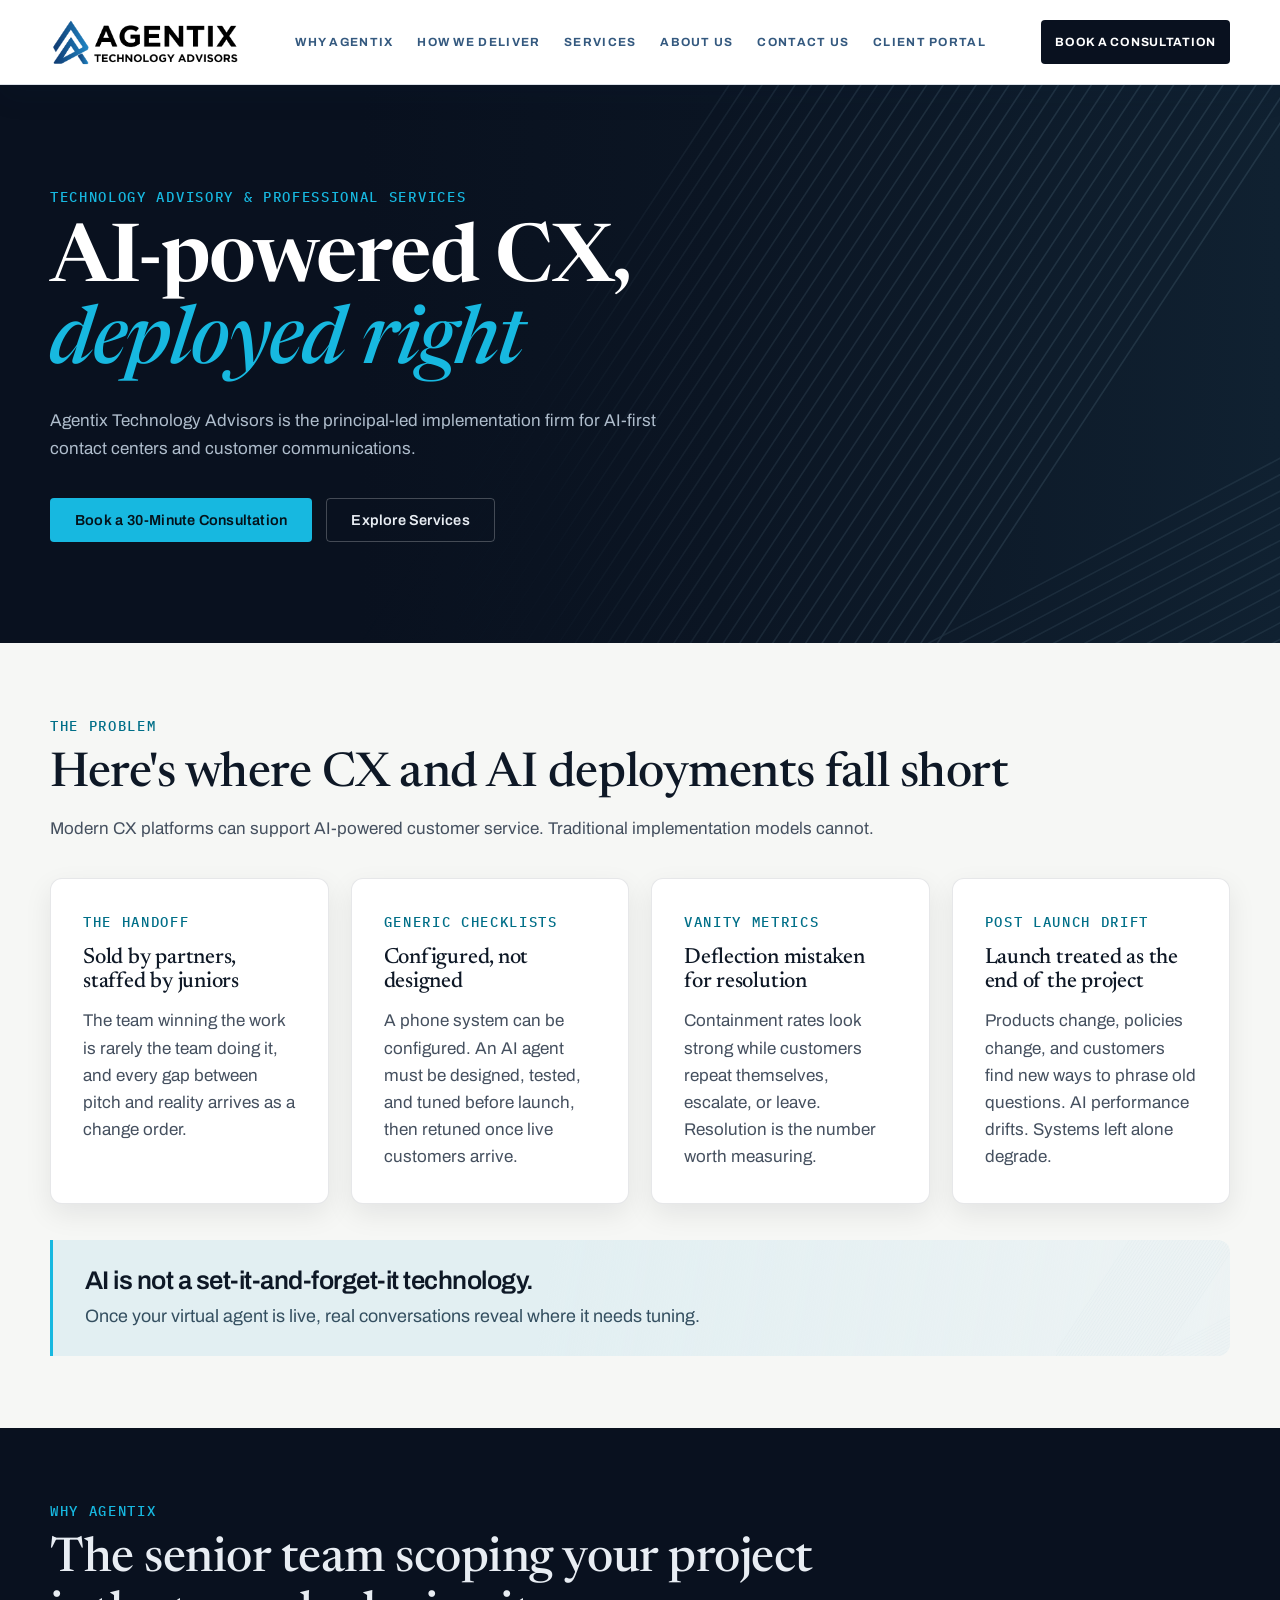
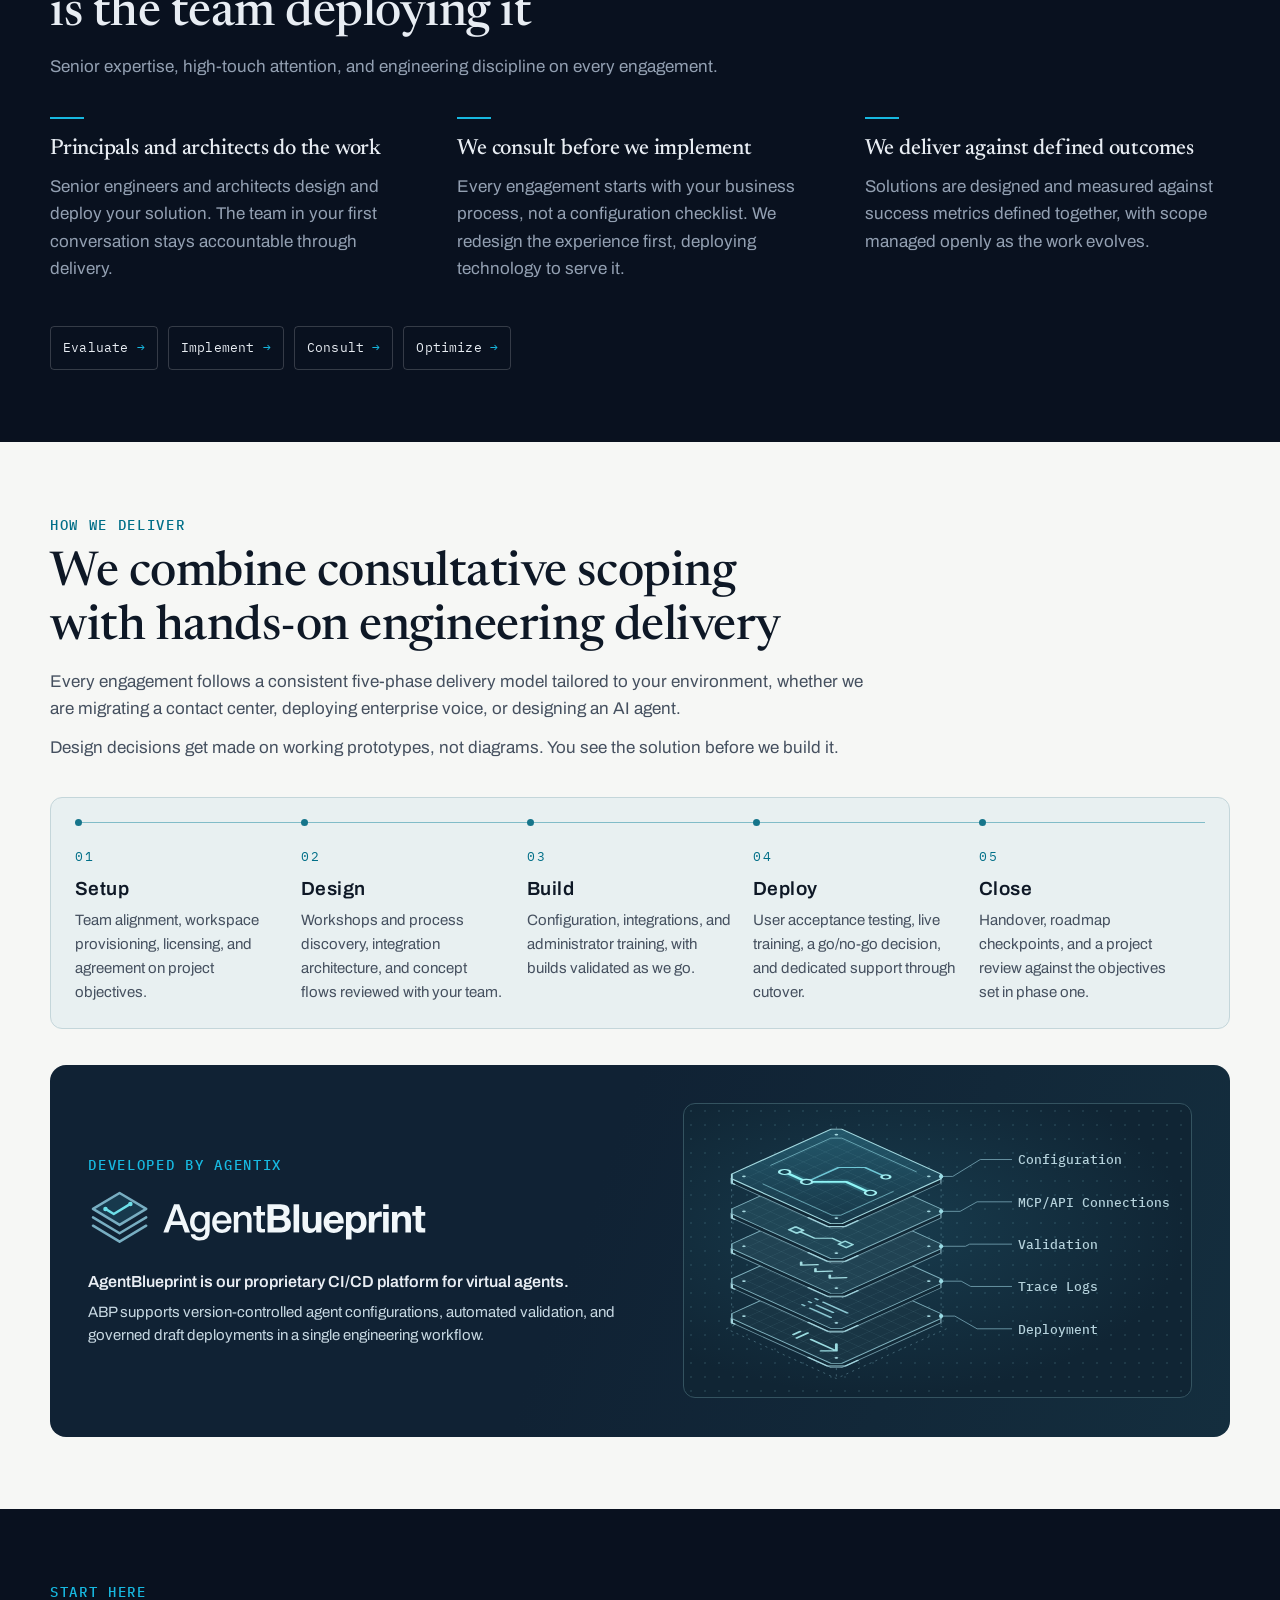
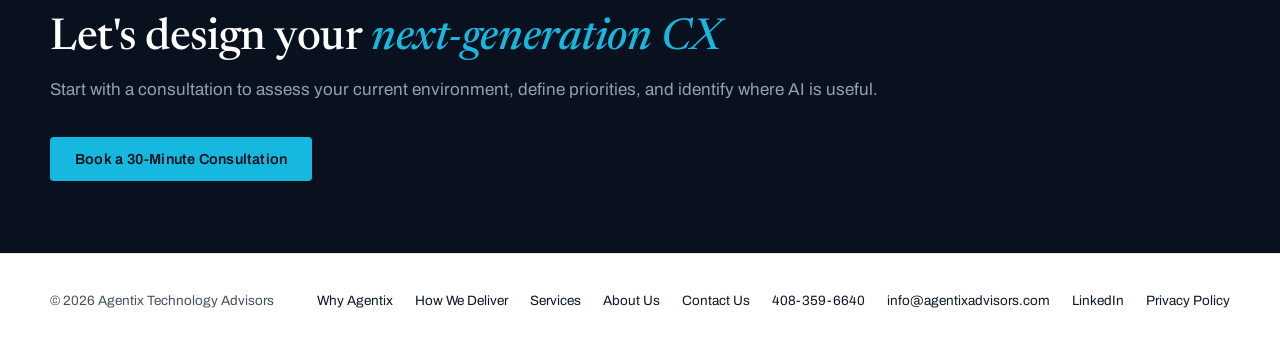
==== commit 6b16ceda: "Refine the homepage AI callout and remove the credentials link" ====
--- a/index.html
+++ b/index.html
@@ -30,7 +30,7 @@
   <link href="https://fonts.googleapis.com/css2?family=Newsreader:ital,opsz,wght@1,6..72,500&amp;display=swap&amp;text=deployed%20right" rel="stylesheet" />
   <link rel="icon" type="image/png" href="/assets/images/agentix_icon_32x32.png" />
   <link rel="apple-touch-icon" href="/assets/images/agentix_icon_32x32.png" />
-  <link rel="stylesheet" href="/assets/css/styles.css?v=20261124af" />
+  <link rel="stylesheet" href="/assets/css/styles.css?v=20261125h" />
   <script async src="https://www.googletagmanager.com/gtag/js?id=G-2LFK4Y2G4D"></script>
   <script>
     window.dataLayer = window.dataLayer || [];
@@ -138,13 +138,8 @@
               <p>Products change, policies change, and customers find new ways to phrase old questions. AI performance drifts. Systems left alone degrade.</p>
             </article>
           </div>
-        </div>
-      </section>
-
-      <section class="statement-band" aria-label="Delivery principle">
-        <div class="statement-band__text reveal-up">
-          <span class="statement-band__line">AI is not a set-it-and-forget-it technology.</span>
-          <span class="statement-band__line">It demands a different kind of partner.</span>
+
+          <p class="delivery-principle" id="delivery-principle"><strong>AI is not a <span class="keep-together">set-it-and-forget-it</span> technology.</strong> Once your virtual agent is live, real conversations reveal where it needs tuning.</p>
         </div>
       </section>
 
@@ -177,7 +172,6 @@
             <a class="service-link" href="/services/#advise">Consult</a>
             <a class="service-link" href="/services/#optimize">Optimize</a>
           </div>
-          <p class="credential-link" id="credentials"><strong>Zoom Strategic Partner</strong> <a href="/about/#credentials">View Our Zoom Certifications</a></p>
         </div>
       </section>
 
--- a/assets/css/styles.css
+++ b/assets/css/styles.css
@@ -635,30 +635,31 @@
   font-size: 17px;
 }
 
-.statement-band {
-  padding: var(--section-space) var(--page-gutter);
-  text-align: center;
-  background: linear-gradient(180deg, #08101d 0%, #0d1728 100%);
-}
-
-.statement-band__text {
-  max-width: 980px;
-  margin: 0 auto;
-  font-family: "Newsreader", Georgia, serif;
-  font-size: clamp(30px, 4vw, 50px);
-  font-weight: 500;
-  line-height: 1.24;
-  letter-spacing: -0.014em;
-  color: var(--text-light);
-}
-
-.statement-band__line {
+.delivery-principle {
+  scroll-margin-top: 110px;
+  margin-top: var(--heading-gap);
+  padding: clamp(20px, 2vw, 28px) var(--card-inset);
+  border-inline-start: 3px solid var(--accent);
+  border-radius: 0 var(--radius-sm) var(--radius-sm) 0;
+  background:
+    linear-gradient(100deg, #e2eff2 42%, transparent),
+    url("../images/hero-wide.svg") right center / auto 100% no-repeat,
+    #edf3f4;
+  color: #344f60;
+  font-size: clamp(16px, 1.4vw, 18px);
+  line-height: 1.5;
+  text-wrap: pretty;
+}
+
+.delivery-principle strong {
   display: block;
+  margin-bottom: 6px;
+  color: var(--text-dark);
+  font-size: clamp(21px, 2vw, 27px);
+  font-weight: 600;
+  letter-spacing: -0.02em;
+  line-height: 1.25;
   text-wrap: balance;
-}
-
-.statement-band__line+.statement-band__line {
-  margin-top: 0.16em;
 }
 
 .why-grid {
@@ -937,28 +938,6 @@
 
 #credentials {
   scroll-margin-top: 100px;
-}
-
-.credential-link {
-  display: flex;
-  flex-wrap: wrap;
-  align-items: baseline;
-  justify-content: center;
-  gap: 0 12px;
-  margin: 18px 0 0;
-  font-size: 15px;
-}
-
-.credential-link strong { color: var(--text-light); }
-.credential-link a {
-  color: #95dbe8;
-  text-decoration: underline;
-  text-underline-offset: 0.2em;
-}
-.credential-link a:hover { color: #fff; }
-.credential-link a:focus-visible {
-  outline: 2px solid #95dbe8;
-  outline-offset: 3px;
 }
 
 .credential-band {
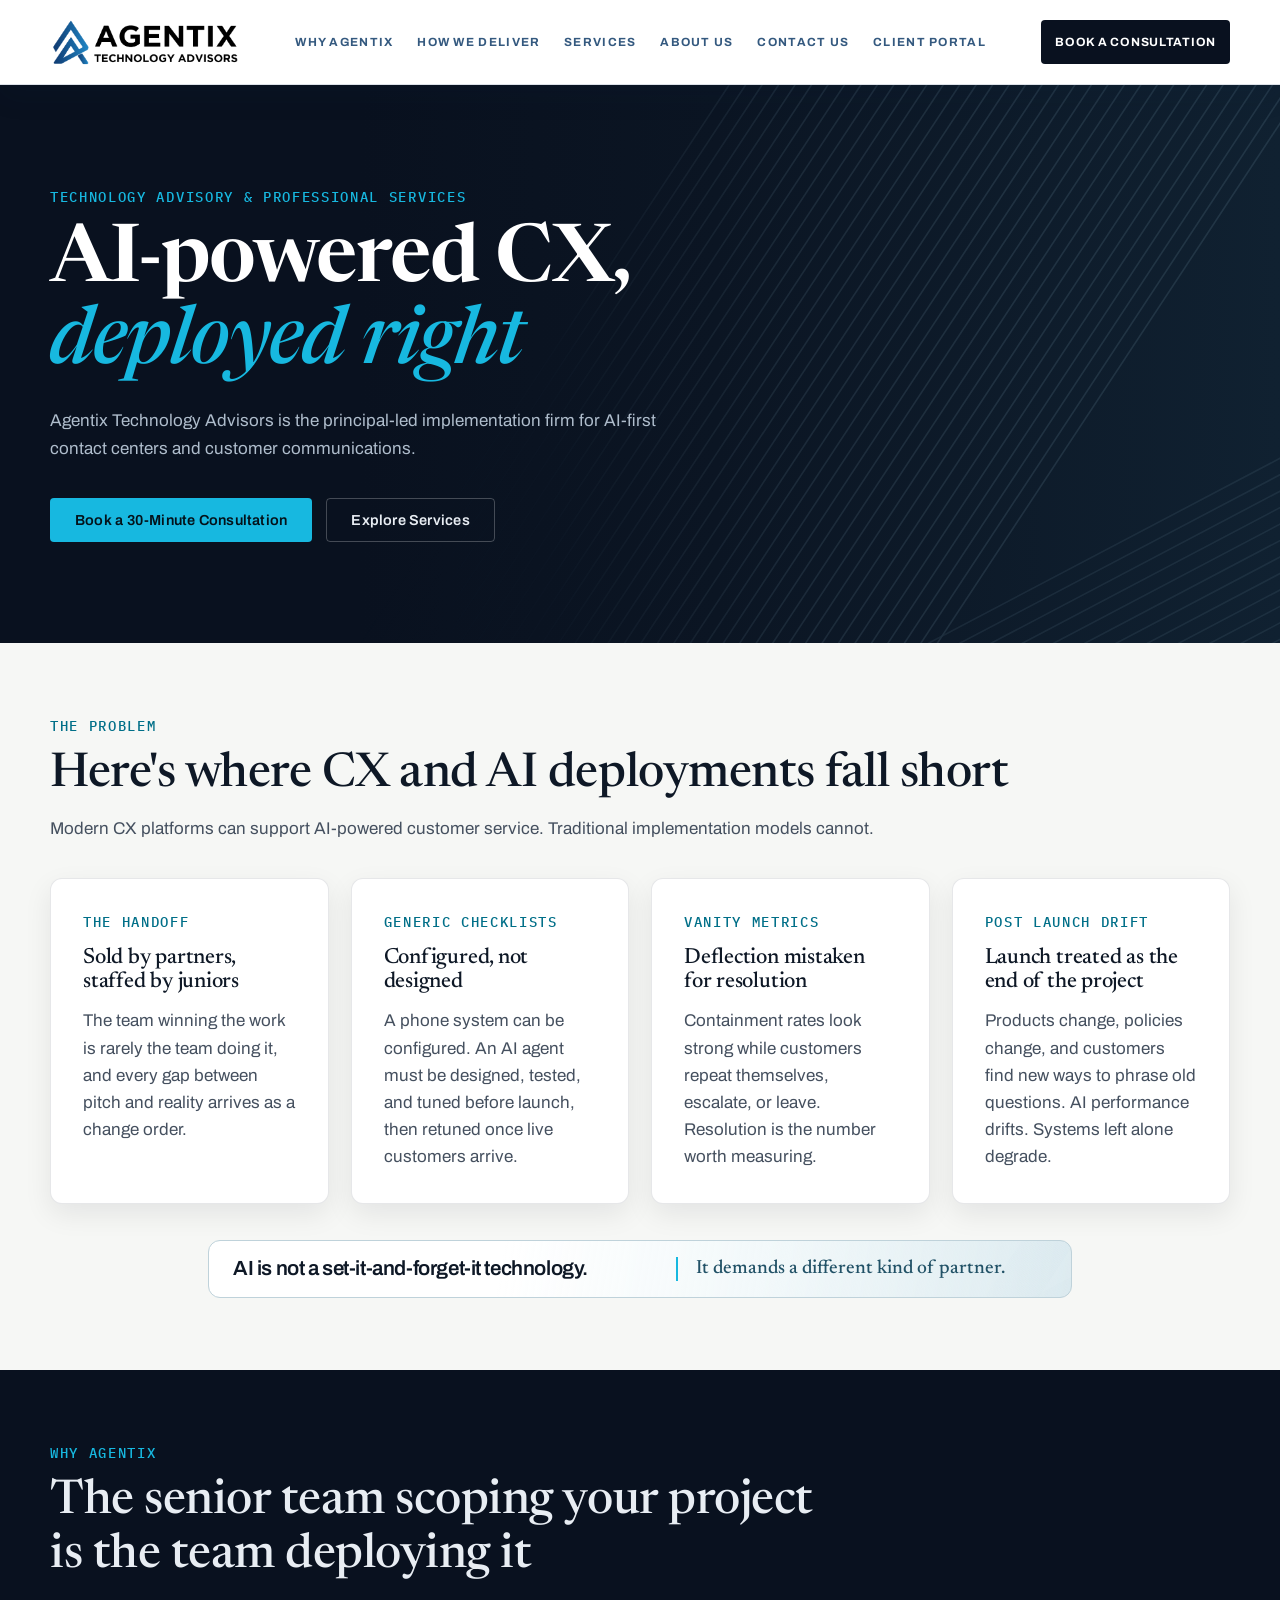
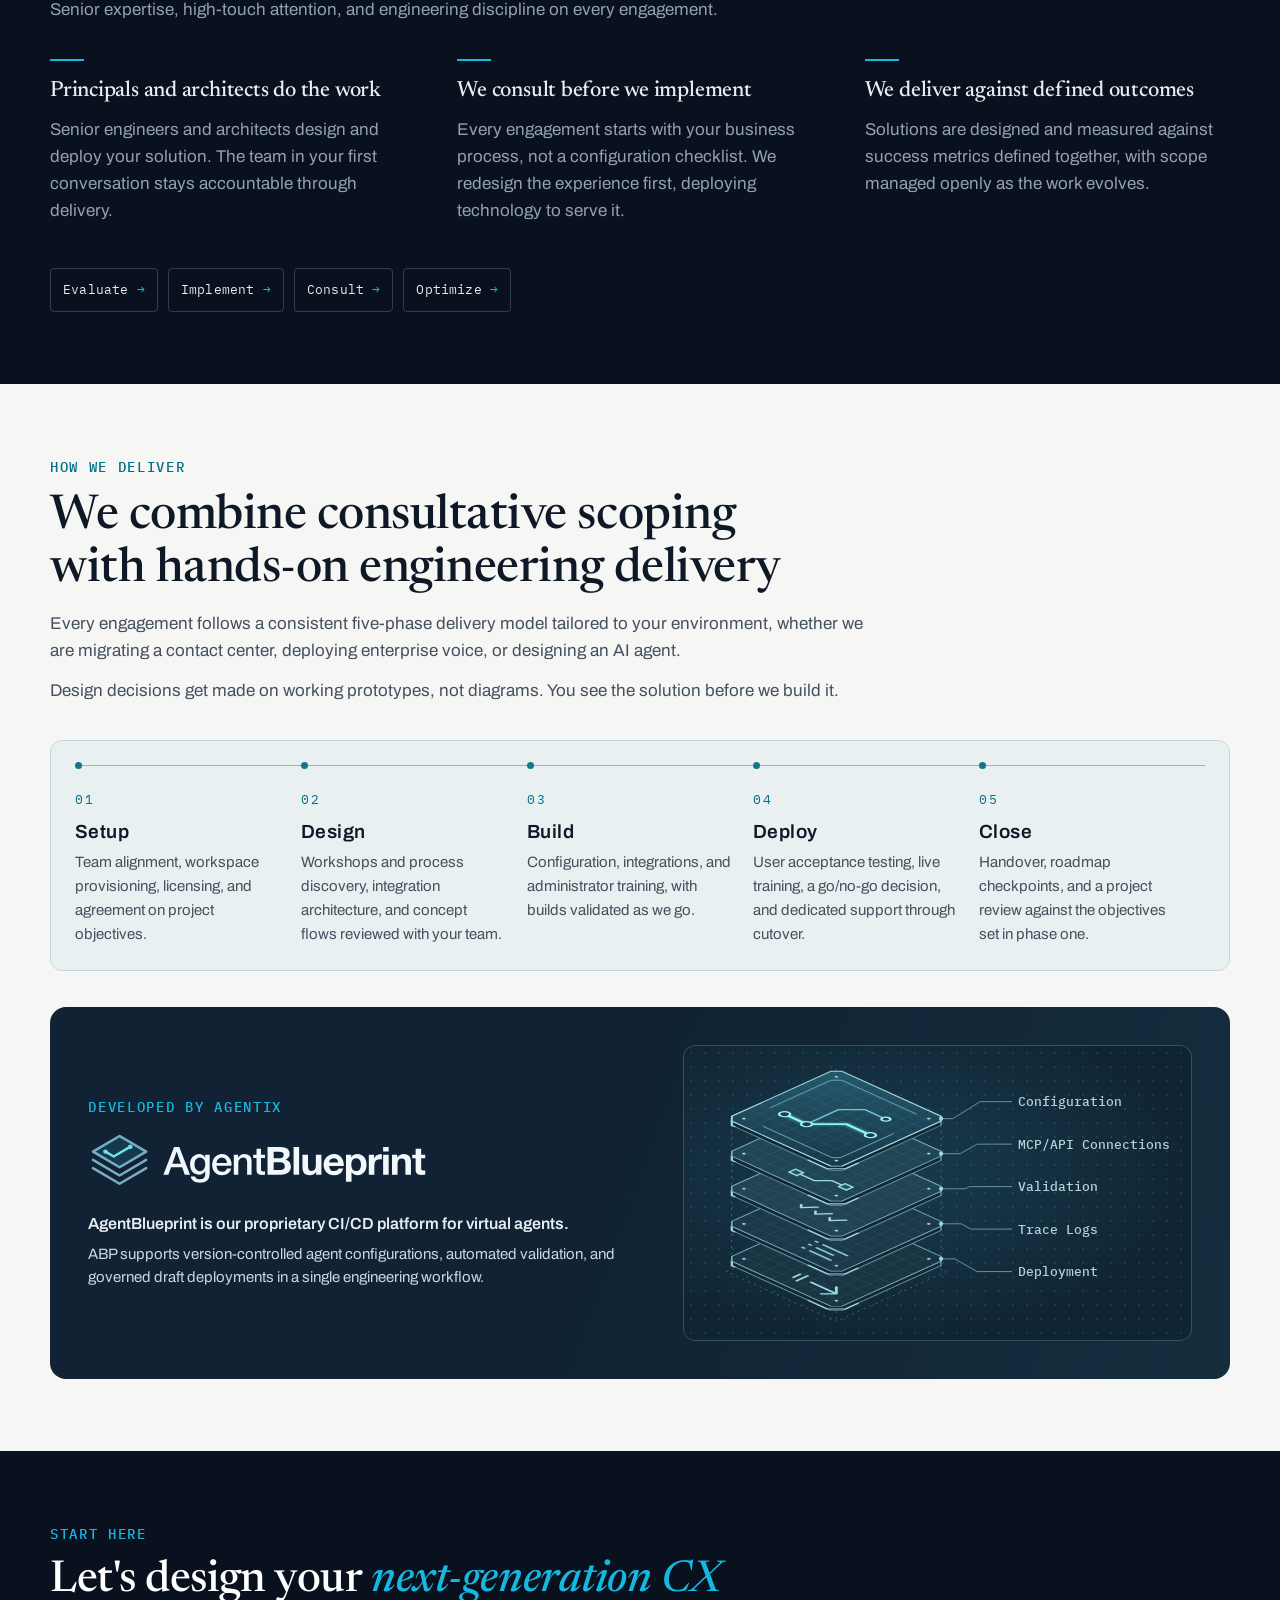
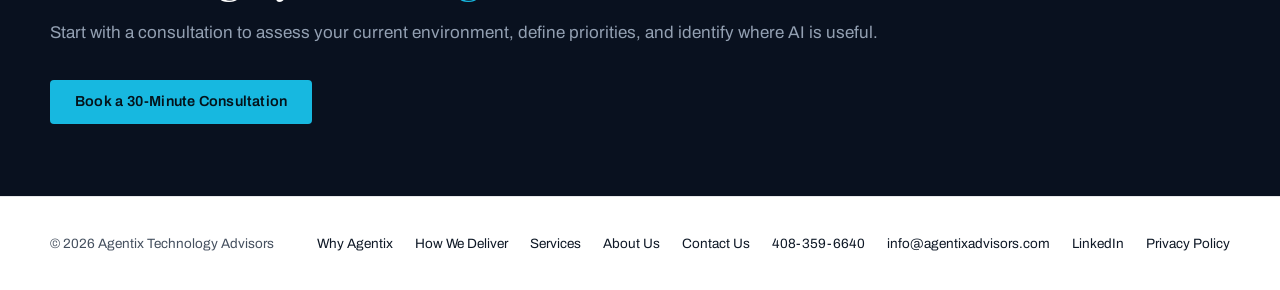
==== commit 57988fb5: "Compact the homepage AI callout and restore the partner statement" ====
--- a/index.html
+++ b/index.html
@@ -30,7 +30,7 @@
   <link href="https://fonts.googleapis.com/css2?family=Newsreader:ital,opsz,wght@1,6..72,500&amp;display=swap&amp;text=deployed%20right" rel="stylesheet" />
   <link rel="icon" type="image/png" href="/assets/images/agentix_icon_32x32.png" />
   <link rel="apple-touch-icon" href="/assets/images/agentix_icon_32x32.png" />
-  <link rel="stylesheet" href="/assets/css/styles.css?v=20261125h" />
+  <link rel="stylesheet" href="/assets/css/styles.css?v=20261125j" />
   <script async src="https://www.googletagmanager.com/gtag/js?id=G-2LFK4Y2G4D"></script>
   <script>
     window.dataLayer = window.dataLayer || [];
@@ -139,7 +139,7 @@
             </article>
           </div>
 
-          <p class="delivery-principle" id="delivery-principle"><strong>AI is not a <span class="keep-together">set-it-and-forget-it</span> technology.</strong> Once your virtual agent is live, real conversations reveal where it needs tuning.</p>
+          <p class="delivery-principle" id="delivery-principle"><strong>AI is not a <span class="keep-together">set-it-and-forget-it</span> technology.</strong> <span class="delivery-principle__close">It demands a different kind of partner.</span></p>
         </div>
       </section>
 
--- a/assets/css/styles.css
+++ b/assets/css/styles.css
@@ -636,30 +636,41 @@
 }
 
 .delivery-principle {
+  display: grid;
+  max-width: 54rem;
+  grid-template-columns: minmax(0, 1.15fr) minmax(0, 1fr);
+  align-items: center;
+  gap: 16px;
   scroll-margin-top: 110px;
-  margin-top: var(--heading-gap);
-  padding: clamp(20px, 2vw, 28px) var(--card-inset);
-  border-inline-start: 3px solid var(--accent);
-  border-radius: 0 var(--radius-sm) var(--radius-sm) 0;
+  margin: var(--heading-gap) auto 0;
+  padding: clamp(12px, 1.2vw, 18px) clamp(16px, 2vw, 24px);
+  border: 1px solid #bfd2da;
+  border-radius: var(--radius-sm);
   background:
-    linear-gradient(100deg, #e2eff2 42%, transparent),
+    linear-gradient(100deg, #fff 34%, rgba(246, 251, 252, .85) 64%, transparent),
     url("../images/hero-wide.svg") right center / auto 100% no-repeat,
-    #edf3f4;
-  color: #344f60;
-  font-size: clamp(16px, 1.4vw, 18px);
-  line-height: 1.5;
-  text-wrap: pretty;
+    #ddebf0;
+  text-wrap: balance;
 }
 
 .delivery-principle strong {
-  display: block;
-  margin-bottom: 6px;
   color: var(--text-dark);
-  font-size: clamp(21px, 2vw, 27px);
+  font-size: clamp(18px, 1.6vw, 21px);
   font-weight: 600;
   letter-spacing: -0.02em;
   line-height: 1.25;
-  text-wrap: balance;
+}
+
+.delivery-principle__close {
+  padding-inline-start: 18px;
+  border-inline-start: 2px solid var(--accent);
+  font: 500 clamp(17px, 1.5vw, 20px)/1.25 "Newsreader", Georgia, serif;
+  color: #225267;
+}
+
+@media (max-width: 820px) {
+  .delivery-principle { grid-template-columns: 1fr; gap: 6px; }
+  .delivery-principle__close { padding-inline-start: 12px; }
 }
 
 .why-grid {
